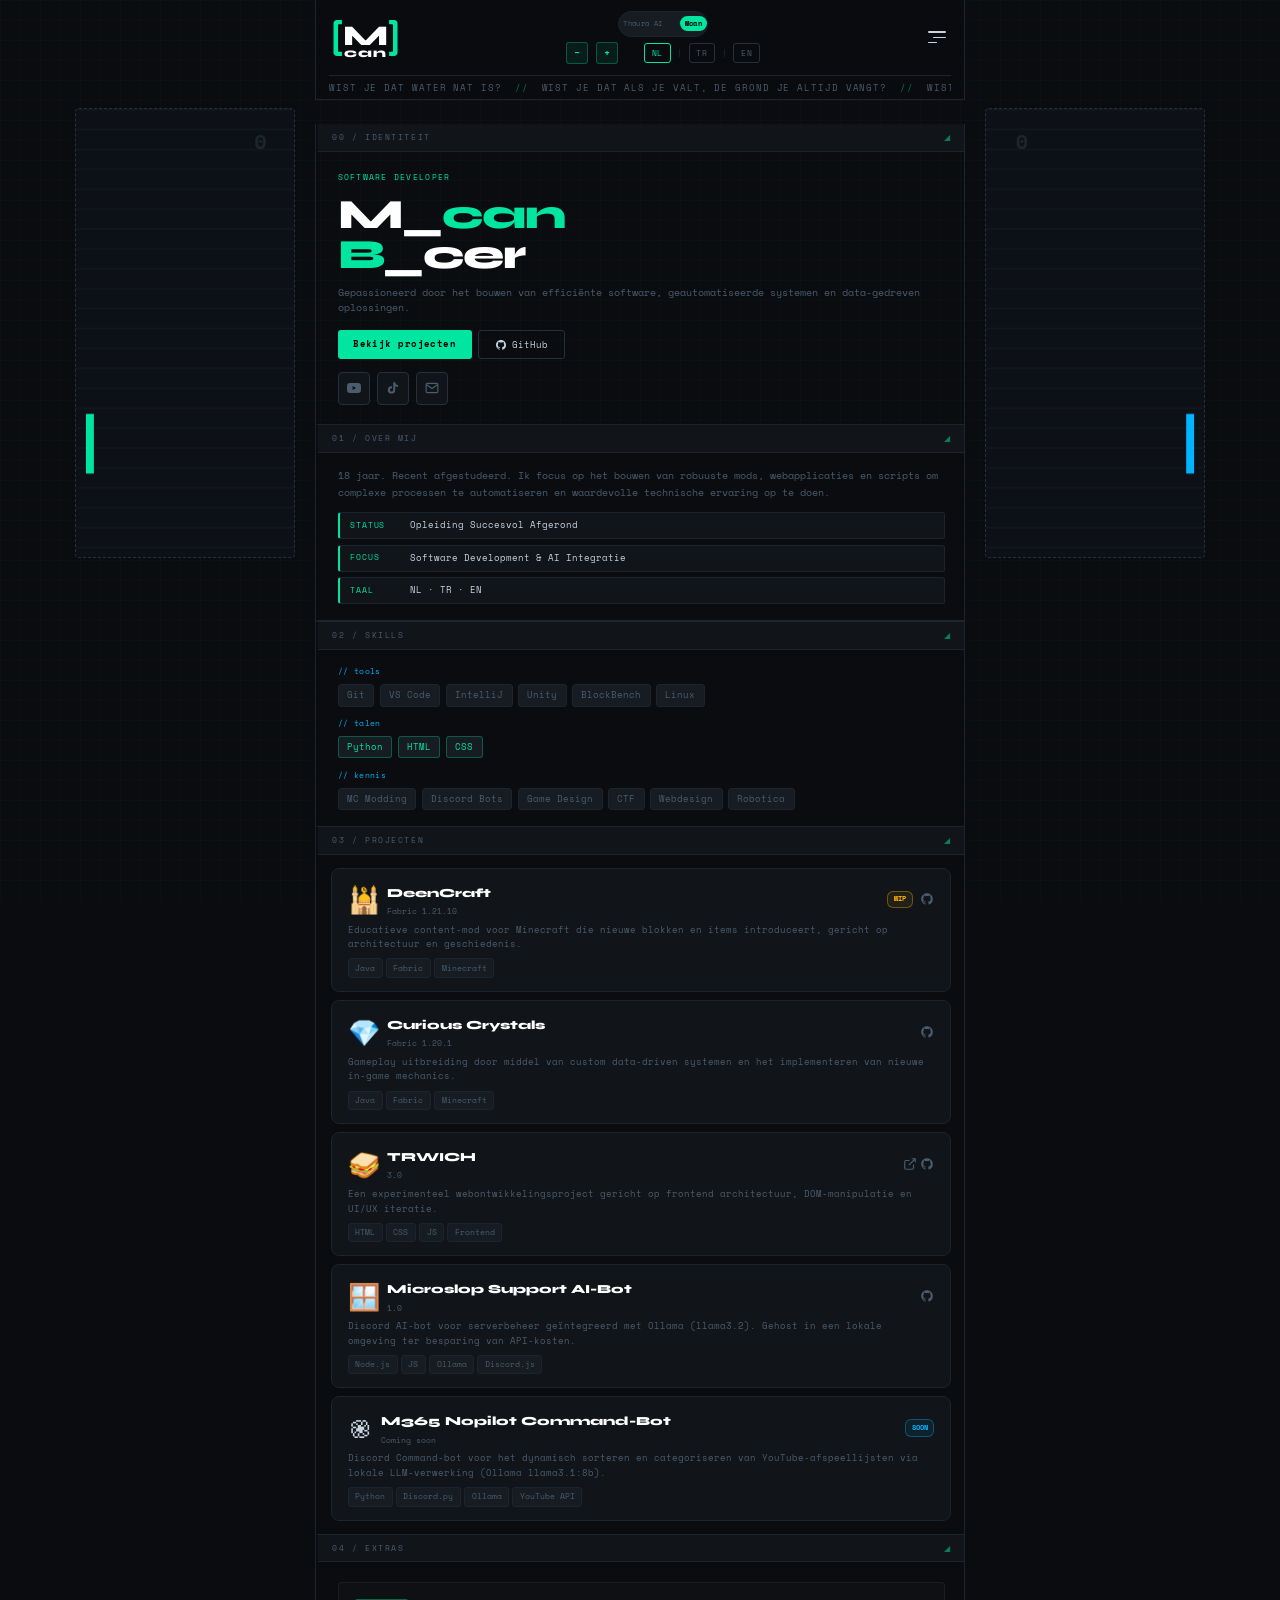
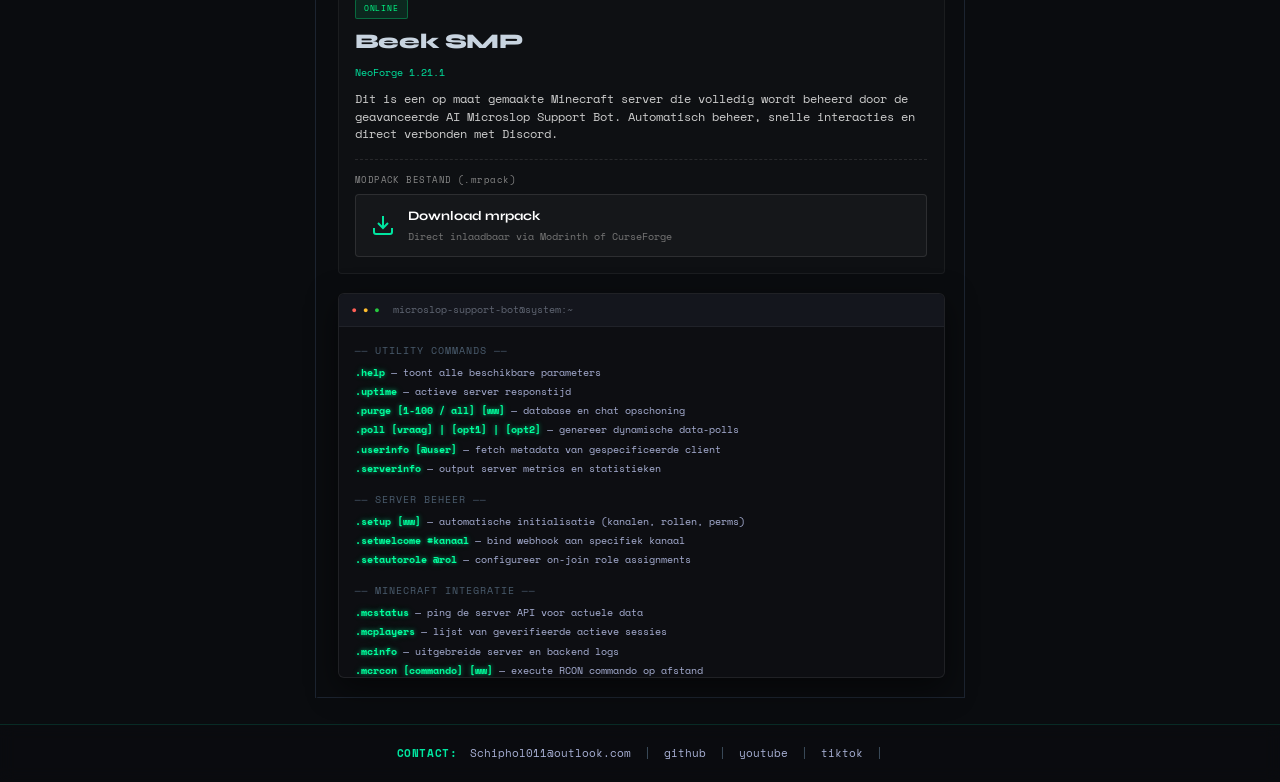
==== index.html @ 60dd6a33 "nr4" ====
<html lang="nl">
<head>
  <meta charset="UTF-8" />
  <meta name="viewport" content="width=device-width, initial-scale=1.0"/>
  <title>[Mcan]</title>
  <link rel="stylesheet" href="style.css" />
  <link href="https://fonts.googleapis.com/css2?family=Space+Mono:ital,wght@0,400;0,700;1,400&family=Syne:wght@400;600;800&display=swap" rel="stylesheet"/>
</head>
<body>

  <div class="dna-bg" aria-hidden="true">
    <canvas id="dna-canvas"></canvas>
  </div>

  <div class="scanlines" aria-hidden="true"></div>

  <nav>
    <div class="nav-top">
      <span class="nav-logo">
        <span class="logo-main">
          <span class="logo-bracket">[</span>
          <span class="logo-block">
            <span class="logo-big">M</span>
            <span class="logo-bottom">can</span>
          </span>
          <span class="logo-bracket">]</span>
        </span>
        <span class="nav-tagline">ANALYSE<span class="accent">.</span> CREATE<span class="accent">.</span> PLAY<span class="accent">.</span></span>
      </span>

      <div class="nav-center-controls">
        <div class="nav-controls-row">
          <div class="version-switcher">
            <a href="index_AI.html" class="v-btn" title="Volledig RAW AI, geen aanpassingen">Thaura AI</a>
            <a href="index.html" class="v-btn active" title="AI Tweaked (huidige versie)">Mcan</a>
          </div>
        </div>

        <div class="nav-controls-row">
          <div class="zoom-controls">
            <button id="zoom-out" class="zoom-btn" aria-label="Tekst verkleinen">−</button>
            <button id="zoom-in" class="zoom-btn" aria-label="Tekst vergroten">+</button>
          </div>

          <div class="lang-switcher">
            <button class="lang-btn active" data-lang="nl">NL</button>
            <span class="lang-sep">|</span>
            <button class="lang-btn" data-lang="tr">TR</button>
            <span class="lang-sep">|</span>
            <button class="lang-btn" data-lang="en">EN</button>
          </div>
        </div>
      </div>

      <button class="hamburger" aria-label="Menu openen" aria-expanded="false">
        <div class="ham-inner">
          <span class="ham-line ham-line--top"></span>
          <span class="ham-line ham-line--mid"></span>
          <span class="ham-line ham-line--bot"></span>
        </div>
      </button>
    </div>
    
    <div class="nav-marquee">
      <div class="marquee-track">
        <span>Wist je dat water nat is?</span><span class="accent">//</span>
        <span>Wist je dat als je valt, de grond je altijd vangt?</span><span class="accent">//</span>
        <span>Wist je dat je met je benen kunt lopen als je ze beweegt?</span><span class="accent">//</span>
        <span>Wist je dat als je hard rent, je sneller bent dan wanneer je langzaam loopt?</span><span class="accent">//</span>
        <span>Wist je dat een steen zwaar is, tenzij hij klein is?</span><span class="accent">//</span>
        <span>Wist je dat als je stopt met ademen, je dood gaat?</span><span class="accent">//</span>
        <span>Wist je dat als je een trap op loopt, je hoger komt dan toen je begon?</span><span class="accent">//</span>
        <span>Wist je dat water dat je niet drinkt, gewoon nat blijft?</span><span class="accent">//</span>
        <span>Wist je dat als je praat, er geluid uit je mond komt?</span><span class="accent">//</span>
        <span>Wist je dat een gat in de grond eigenlijk een afwezigheid van grond is?</span><span class="accent">//</span>
        <span>Wist je dat 6 bang is voor 7?</span><span class="accent">//</span>
        <span>Wist je dat, dat je wist?</span><span class="accent">//</span>
        <span>Wist je dat water nat is?</span><span class="accent">//</span>
        <span>Wist je dat als je valt, de grond je altijd vangt?</span><span class="accent">//</span>
        <span>Wist je dat je met je benen kunt lopen als je ze beweegt?</span><span class="accent">//</span>
        <span>Wist je dat als je hard rent, je sneller bent dan wanneer je langzaam loopt?</span><span class="accent">//</span>
        <span>Wist je dat een steen zwaar is, tenzij hij klein is?</span><span class="accent">//</span>
        <span>Wist je dat als je stopt met ademen, je dood gaat?</span><span class="accent">//</span>
        <span>Wist je dat als je een trap op loopt, je hoger komt dan toen je begon?</span><span class="accent">//</span>
        <span>Wist je dat water dat je niet drinkt, gewoon nat blijft?</span><span class="accent">//</span>
        <span>Wist je dat als je praat, er geluid uit je mond komt?</span><span class="accent">//</span>
        <span>Wist je dat een gat in de grond eigenlijk een afwezigheid van grond is?</span><span class="accent">//</span>
        <span>Wist je dat 6 bang is voor 7?</span><span class="accent">//</span>
        <span>Wist je dat, dat je wist?</span><span class="accent">//</span>
      </div>
    </div>
  </nav>
<nav class="mobile-nav" aria-hidden="true">
  <div class="mobile-nav__backdrop"></div>
  <div class="mobile-nav__panel">
    <ul>
      <li><a href="#over"      data-idx="01">over</a></li>
      <li><a href="#skills"    data-idx="02">skills</a></li>
      <li><a href="#projecten" data-idx="03">projecten</a></li>
      <li><a href="#extras"    data-idx="04">extras</a></li>
      <li><a href="#contact"   data-idx="05">contact</a></li>
    </ul>
  </div>
</nav>

  <main class="dashboard">

    <section class="panel panel-hero" id="hero">
      <div class="panel-header">
        <span class="panel-label">00 / identiteit</span>
        <span class="panel-corner">◢</span>
      </div>
      <div class="hero-inner">
        <p class="hero-sup">SOFTWARE DEVELOPER</p>
<h1>
  <span class="glitch" style="color: #ffffff;" data-text="M_">M_</span><span class="glitch" style="color: var(--accent);" data-text="can">can</span>
  
  <br/>
  
  <span class="glitch" style="color: var(--accent);" data-text="B">B</span><span class="glitch" style="color: #ffffff;" data-text="_cer">_cer</span>
</h1>
        <p class="hero-sub">Gepassioneerd door het bouwen van efficiënte software, geautomatiseerde systemen en data-gedreven oplossingen.</p>
        <div class="hero-buttons">
          <a href="#projecten" class="btn-primary" id="projBtn">Bekijk projecten</a>
          <a href="https://github.com/KaasRijkeTurk" target="_blank" class="btn-ghost">
            <svg viewBox="0 0 24 24" fill="currentColor"><path d="M12 2C6.477 2 2 6.484 2 12.017c0 4.425 2.865 8.18 6.839 9.504.5.092.682-.217.682-.483 0-.237-.008-.868-.013-1.703-2.782.605-3.369-1.343-3.369-1.343-.454-1.158-1.11-1.466-1.11-1.466-.908-.62.069-.608.069-.608 1.003.07 1.531 1.032 1.531 1.032.892 1.53 2.341 1.088 2.91.832.092-.647.35-1.088.636-1.338-2.22-.253-4.555-1.113-4.555-4.951 0-1.093.39-1.988 1.029-2.688-.103-.253-.446-1.272.098-2.65 0 0 .84-.27 2.75 1.026A9.564 9.564 0 0112 6.844c.85.004 1.705.115 2.504.337 1.909-1.296 2.747-1.027 2.747-1.027.546 1.379.202 2.398.1 2.651.64.7 1.028 1.595 1.028 2.688 0 3.848-2.339 4.695-4.566 4.943.359.309.678.92.678 1.855 0 1.338-.012 2.419-.012 2.747 0 .268.18.58.688.482A10.019 10.019 0 0022 12.017C22 6.484 17.522 2 12 2z"/></svg>
            GitHub
          </a>
        </div>
        <div class="hero-socials">
          <a href="https://www.youtube.com/@DawahSimplified" target="_blank" title="YouTube">
            <svg viewBox="0 0 24 24" fill="currentColor"><path d="M23.498 6.186a3.016 3.016 0 00-2.122-2.136C19.505 3.545 12 3.545 12 3.545s-7.505 0-9.377.505A3.017 3.017 0 00.502 6.186C0 8.07 0 12 0 12s0 3.93.502 5.814a3.016 3.016 0 002.122 2.136c1.871.505 9.376.505 9.376.505s7.505 0 9.377-.505a3.015 3.015 0 002.122-2.136C24 15.93 24 12 24 12s0-3.93-.502-5.814zM9.545 15.568V8.432L15.818 12l-6.273 3.568z"/></svg>
          </a>
          <a href="https://www.tiktok.com/@kaasrijketurk" target="_blank" title="TikTok">
            <svg viewBox="0 0 24 24" fill="currentColor"><path d="M19.59 6.69a4.83 4.83 0 01-3.77-4.25V2h-3.45v13.67a2.89 2.89 0 01-2.88 2.5 2.89 2.89 0 01-2.89-2.89 2.89 2.89 0 012.89-2.89c.28 0 .54.04.79.1V9.01a6.33 6.33 0 00-.79-.05 6.34 6.34 0 00-6.34 6.34 6.34 6.34 0 006.34 6.34 6.34 6.34 0 006.33-6.34V8.69a8.18 8.18 0 004.78 1.52V6.75a4.85 4.85 0 01-1.01-.06z"/></svg>
          </a>
          <a href="mailto:Schiphol011@outlook.com" title="Email">
            <svg viewBox="0 0 24 24" fill="none" stroke="currentColor" stroke-width="2"><path d="M4 4h16c1.1 0 2 .9 2 2v12c0 1.1-.9 2-2 2H4c-1.1 0-2-.9-2-2V6c0-1.1.9-2 2-2z"/><polyline points="22,6 12,13 2,6"/></svg>
          </a>
        </div>
      </div>
    </section>

    <div class="panel-col-mid">

      <section class="panel panel-over" id="over">
        <div class="panel-header">
          <span class="panel-label">01 / over mij</span>
          <span class="panel-corner">◢</span>
        </div>
        <div class="over-inner">
          <p class="over-bio">18 jaar. Recent afgestudeerd. Ik focus op het bouwen van robuuste mods, webapplicaties en scripts om complexe processen te automatiseren en <span class="accent">waardevolle technische ervaring</span> op te doen.</p>
          <div class="over-stats">
            <div class="stat-chip"><span class="chip-key">STATUS</span><span class="chip-val">Opleiding Succesvol Afgerond</span></div>
            <div class="stat-chip"><span class="chip-key">FOCUS</span><span class="chip-val">Software Development & AI Integratie</span></div>
            <div class="stat-chip"><span class="chip-key">TAAL</span><span class="chip-val">NL · TR · EN</span></div>
          </div>
        </div>
      </section>

      <section class="panel panel-skills" id="skills">
        <div class="panel-header">
          <span class="panel-label">02 / skills</span>
          <span class="panel-corner">◢</span>
        </div>
        <div class="skills-inner">
          <div class="skill-row">
            <span class="skill-cat">// tools</span>
            <div class="tags">
              <span class="tag">Git</span><span class="tag">VS Code</span><span class="tag">IntelliJ</span><span class="tag">Unity</span><span class="tag">BlockBench</span><span class="tag">Linux</span>
            </div>
          </div>
          <div class="skill-row">
            <span class="skill-cat">// talen</span>
            <div class="tags">
              <span class="tag accent-tag">Python</span><span class="tag accent-tag">HTML</span><span class="tag accent-tag">CSS</span>
            </div>
          </div>
          <div class="skill-row">
            <span class="skill-cat">// kennis</span>
            <div class="tags">
              <span class="tag">MC Modding</span><span class="tag">Discord Bots</span><span class="tag">Game Design</span><span class="tag">CTF</span><span class="tag">Webdesign</span><span class="tag">Robotica</span>
            </div>
          </div>
        </div>
      </section>

    </div>

    <section class="panel panel-projects" id="projecten">
      <div class="panel-header">
        <span class="panel-label">03 / projecten</span>
        <span class="panel-corner">◢</span>
      </div>
      <div class="proj-list">

        <article class="proj-card">
          <div class="proj-top">
            <span class="proj-icon">🕌</span>
            <div class="proj-meta">
              <h3>DeenCraft</h3>
              <span class="proj-version">Fabric 1.21.10</span>
            </div>
            <span class="wip-badge">WIP</span>
            <a href="https://github.com/KaasRijkeTurk/DeenCraft" target="_blank" class="proj-link" title="GitHub">
              <svg viewBox="0 0 24 24" fill="currentColor"><path d="M12 2C6.477 2 2 6.484 2 12.017c0 4.425 2.865 8.18 6.839 9.504.5.092.682-.217.682-.483 0-.237-.008-.868-.013-1.703-2.782.605-3.369-1.343-3.369-1.343-.454-1.158-1.11-1.466-1.11-1.466-.908-.62.069-.608.069-.608 1.003.07 1.531 1.032 1.531 1.032.892 1.53 2.341 1.088 2.91.832.092-.647.35-1.088.636-1.338-2.22-.253-4.555-1.113-4.555-4.951 0-1.093.39-1.988 1.029-2.688-.103-.253-.446-1.272.098-2.65 0 0 .84-.27 2.75 1.026A9.564 9.564 0 0112 6.844c.85.004 1.705.115 2.504.337 1.909-1.296 2.747-1.027 2.747-1.027.546 1.379.202 2.398.1 2.651.64.7 1.028 1.595 1.028 2.688 0 3.848-2.339 4.695-4.566 4.943.359.309.678.92.678 1.855 0 1.338-.012 2.419-.012 2.747 0 .268.18.58.688.482A10.019 10.019 0 0022 12.017C22 6.484 17.522 2 12 2z"/></svg>
            </a>
          </div>
          <p>Educatieve content-mod voor Minecraft die nieuwe blokken en items introduceert, gericht op architectuur en geschiedenis.</p>
          <div class="proj-tags"><span class="tag sm">Java</span><span class="tag sm">Fabric</span><span class="tag sm">Minecraft</span></div>
        </article>

        <article class="proj-card">
          <div class="proj-top">
            <span class="proj-icon">💎</span>
            <div class="proj-meta">
              <h3>Curious Crystals</h3>
              <span class="proj-version">Fabric 1.20.1</span>
            </div>
            <a href="https://github.com/KaasRijkeTurk/Curious-Crystals" target="_blank" class="proj-link" title="GitHub">
              <svg viewBox="0 0 24 24" fill="currentColor"><path d="M12 2C6.477 2 2 6.484 2 12.017c0 4.425 2.865 8.18 6.839 9.504.5.092.682-.217.682-.483 0-.237-.008-.868-.013-1.703-2.782.605-3.369-1.343-3.369-1.343-.454-1.158-1.11-1.466-1.11-1.466-.908-.62.069-.608.069-.608 1.003.07 1.531 1.032 1.531 1.032.892 1.53 2.341 1.088 2.91.832.092-.647.35-1.088.636-1.338-2.22-.253-4.555-1.113-4.555-4.951 0-1.093.39-1.988 1.029-2.688-.103-.253-.446-1.272.098-2.65 0 0 .84-.27 2.75 1.026A9.564 9.564 0 0112 6.844c.85.004 1.705.115 2.504.337 1.909-1.296 2.747-1.027 2.747-1.027.546 1.379.202 2.398.1 2.651.64.7 1.028 1.595 1.028 2.688 0 3.848-2.339 4.695-4.566 4.943.359.309.678.92.678 1.855 0 1.338-.012 2.419-.012 2.747 0 .268.18.58.688.482A10.019 10.019 0 0022 12.017C22 6.484 17.522 2 12 2z"/></svg>
            </a>
          </div>
          <p>Gameplay uitbreiding door middel van custom data-driven systemen en het implementeren van nieuwe in-game mechanics.</p>
          <div class="proj-tags"><span class="tag sm">Java</span><span class="tag sm">Fabric</span><span class="tag sm">Minecraft</span></div>
        </article>

        <article class="proj-card">
          <div class="proj-top">
            <span class="proj-icon">🥪</span>
            <div class="proj-meta">
              <h3>TRWICH</h3>
              <span class="proj-version">3.0</span>
            </div>
            <div style="display:flex;gap:0.3rem;">
              <a href="https://kaasrijketurk.github.io/Sandwich/" target="_blank" class="proj-link" title="Live">
                <svg viewBox="0 0 24 24" fill="none" stroke="currentColor" stroke-width="2"><path d="M18 13v6a2 2 0 01-2 2H5a2 2 0 01-2-2V8a2 2 0 012-2h6M15 3h6v6M10 14L21 3"/></svg>
              </a>
              <a href="https://github.com/kaasrijketurk/Sandwich" target="_blank" class="proj-link" title="GitHub">
                <svg viewBox="0 0 24 24" fill="currentColor"><path d="M12 2C6.477 2 2 6.484 2 12.017c0 4.425 2.865 8.18 6.839 9.504.5.092.682-.217.682-.483 0-.237-.008-.868-.013-1.703-2.782.605-3.369-1.343-3.369-1.343-.454-1.158-1.11-1.466-1.11-1.466-.908-.62.069-.608.069-.608 1.003.07 1.531 1.032 1.531 1.032.892 1.53 2.341 1.088 2.91.832.092-.647.35-1.088.636-1.338-2.22-.253-4.555-1.113-4.555-4.951 0-1.093.39-1.988 1.029-2.688-.103-.253-.446-1.272.098-2.65 0 0 .84-.27 2.75 1.026A9.564 9.564 0 0112 6.844c.85.004 1.705.115 2.504.337 1.909-1.296 2.747-1.027 2.747-1.027.546 1.379.202 2.398.1 2.651.64.7 1.028 1.595 1.028 2.688 0 3.848-2.339 4.695-4.566 4.943.359.309.678.92.678 1.855 0 1.338-.012 2.419-.012 2.747 0 .268.18.58.688.482A10.019 10.019 0 0022 12.017C22 6.484 17.522 2 12 2z"/></svg>
              </a>
            </div>
          </div>
          <p>Een experimenteel webontwikkelingsproject gericht op frontend architectuur, DOM-manipulatie en UI/UX iteratie.</p>
          <div class="proj-tags"><span class="tag sm">HTML</span><span class="tag sm">CSS</span><span class="tag sm">JS</span><span class="tag sm">Frontend</span></div>
        </article>

          <article class="proj-card">
          <div class="proj-top">
            <span class="proj-icon">🪟</span>
            <div class="proj-meta">
              <h3>Microslop Support AI-Bot</h3>
              <span class="proj-version">1.0</span>
            </div>
            <div style="display:flex;gap:0.3rem;">
            
              <a href="https://github.com/KaasRijkeTurk/Microslop-Support" target="_blank" class="proj-link" title="GitHub">
                <svg viewBox="0 0 24 24" fill="currentColor"><path d="M12 2C6.477 2 2 6.484 2 12.017c0 4.425 2.865 8.18 6.839 9.504.5.092.682-.217.682-.483 0-.237-.008-.868-.013-1.703-2.782.605-3.369-1.343-3.369-1.343-.454-1.158-1.11-1.466-1.11-1.466-.908-.62.069-.608.069-.608 1.003.07 1.531 1.032 1.531 1.032.892 1.53 2.341 1.088 2.91.832.092-.647.35-1.088.636-1.338-2.22-.253-4.555-1.113-4.555-4.951 0-1.093.39-1.988 1.029-2.688-.103-.253-.446-1.272.098-2.65 0 0 .84-.27 2.75 1.026A9.564 9.564 0 0112 6.844c.85.004 1.705.115 2.504.337 1.909-1.296 2.747-1.027 2.747-1.027.546 1.379.202 2.398.1 2.651.64.7 1.028 1.595 1.028 2.688 0 3.848-2.339 4.695-4.566 4.943.359.309.678.92.678 1.855 0 1.338-.012 2.419-.012 2.747 0 .268.18.58.688.482A10.019 10.019 0 0022 12.017C22 6.484 17.522 2 12 2z"/></svg>
              </a>
            </div>
          </div>
          <p>Discord AI-bot voor serverbeheer geïntegreerd met Ollama (llama3.2). Gehost in een lokale omgeving ter besparing van API-kosten.</p>
          <div class="proj-tags"><span class="tag sm">Node.js</span><span class="tag sm">JS</span><span class="tag sm">Ollama</span><span class="tag sm">Discord.js</span></div>
        </article>
        
<article class="proj-card">
  <div class="proj-top">
    <span class="proj-icon">֎</span>
    <div class="proj-meta">
      <h3>M365 Nopilot Command-Bot</h3>
      <span class="proj-version">Coming soon</span>
    </div>
    <span class="wip-badge soon">SOON</span>
  </div>
  <p>Discord Command-bot voor het dynamisch sorteren en categoriseren van YouTube-afspeellijsten via lokale LLM-verwerking (Ollama llama3.1:8b).</p>
  <div class="proj-tags">
    <span class="tag sm">Python</span>
    <span class="tag sm">Discord.py</span>
    <span class="tag sm">Ollama</span>
    <span class="tag sm">YouTube API</span>
  </div>
</article>

      </div>
    </section>

    <section class="panel panel-extras" id="extras">
      <div class="panel-header">
        <span class="panel-label">04 / extras</span>
        <span class="panel-corner">◢</span>
      </div>
      <div class="extras-inner">
        
        <div class="server-info-box">
          <div class="server-title-row">
            <span class="server-status-pill">ONLINE</span>
            <h2>Beek SMP</h2>
            <span class="server-badge">NeoForge 1.21.1</span>
          </div>
          <p class="server-description">
            Dit is een op maat gemaakte Minecraft server die volledig wordt beheerd door de geavanceerde AI Microslop Support Bot. Automatisch beheer, snelle interacties en direct verbonden met Discord.
          </p>
          
          <div class="download-container">
            <div class="download-label">MODPACK BESTAND (.mrpack)</div>
            <a href="Beek SMP.mrpack" download class="btn-download">
              <svg class="download-icon" viewBox="0 0 24 24" fill="none" stroke="currentColor" stroke-width="2">
                <path d="M21 15v4a2 2 0 01-2 2H5a2 2 0 01-2-2v-4M7 10l5 5 5-5M12 15V3"/>
              </svg>
              <div class="btn-text">
                <span class="btn-title">Download mrpack</span>
                <span class="btn-subtext">Direct inlaadbaar via Modrinth of CurseForge</span>
              </div>
            </a>
          </div>
        </div>

        <div class="terminal-window">
          <div class="terminal-header">
            <div class="terminal-dots">
              <span class="dot text-red">●</span>
              <span class="dot text-yellow">●</span>
              <span class="dot text-green">●</span>
            </div>
            <span class="terminal-title">microslop-support-bot@system:~</span>
          </div>
          <div class="terminal-body font-mono">
            
            <div class="cmd-section">
              <div class="cmd-header">── utility commands ──</div>
              <div class="cmd-line"><span class="cmd">.help</span> — toont alle beschikbare parameters</div>
              <div class="cmd-line"><span class="cmd">.uptime</span> — actieve server responstijd</div>
              <div class="cmd-line"><span class="cmd">.purge [1-100 / all] [ww]</span> — database en chat opschoning</div>
              <div class="cmd-line"><span class="cmd">.poll [vraag] | [opt1] | [opt2]</span> — genereer dynamische data-polls</div>
              <div class="cmd-line"><span class="cmd">.userinfo [@user]</span> — fetch metadata van gespecificeerde client</div>
              <div class="cmd-line"><span class="cmd">.serverinfo</span> — output server metrics en statistieken</div>
            </div>

            <div class="cmd-section">
              <div class="cmd-header">── server beheer ──</div>
              <div class="cmd-line"><span class="cmd">.setup [ww]</span> — automatische initialisatie (kanalen, rollen, perms)</div>
              <div class="cmd-line"><span class="cmd">.setwelcome #kanaal</span> — bind webhook aan specifiek kanaal</div>
              <div class="cmd-line"><span class="cmd">.setautorole @rol</span> — configureer on-join role assignments</div>
            </div>

            <div class="cmd-section">
              <div class="cmd-header">── minecraft integratie ──</div>
              <div class="cmd-line"><span class="cmd">.mcstatus</span> — ping de server API voor actuele data</div>
              <div class="cmd-line"><span class="cmd">.mcplayers</span> — lijst van geverifieerde actieve sessies</div>
              <div class="cmd-line"><span class="cmd">.mcinfo</span> — uitgebreide server en backend logs</div>
              <div class="cmd-line"><span class="cmd">.mcrcon [commando] [ww]</span> — execute RCON commando op afstand</div>
            </div>

          </div>
        </div>

      </div>
    </section>

  </main>

  <footer class="contact-bar" id="contact">
    <span class="contact-label">contact<span class="accent">:</span></span>
    <a href="mailto:tothinkornottothink@hotmail.com">Schiphol011@outlook.com</a>
    <span class="bar-sep">|</span>
    <a href="https://github.com/KaasRijkeTurk" target="_blank">github</a>
    <span class="bar-sep">|</span>
    <a href="https://www.youtube.com/@DawahSimplified" target="_blank">youtube</a>
    <span class="bar-sep">|</span>
    <a href="https://www.tiktok.com/@kaasrijketurk" target="_blank">tiktok</a>
    <span class="bar-sep">|</span>
  </footer>
<div class="side-game left-game">
  <canvas id="pong-left"></canvas>
</div>
<div class="side-game right-game">
  <canvas id="pong-right"></canvas>
</div>
  <script src="script.js"></script>
</body>
</html>
---- style.css ----
/* ============================================
   CSS VARIABLES & RESET
   ============================================ */
:root {
  --bg: #0a0c0f;
  --bg2: #0d1016;
  --surface: #111519;
  --surface2: #161c22;
  --border: #1c2430;
  --border2: #243040;
  --text: #c8d4e0;
  --text-muted: #4a5c6e;
  --accent: #00e5a0;
  --accent2: #00b4ff;
  --warn: #ffb400;
  --font-mono: 'Space Mono', monospace;
  --font-display: 'Syne', sans-serif;
  --nav-h: 100px;
}

*, *::before, *::after { 
  box-sizing: border-box; 
  margin: 0; 
  padding: 0; 
}

html, body {
  min-height: 100%;
  overflow-y: auto;
  background: var(--bg);
  color: var(--text);
  font-family: var(--font-mono);
  font-size: 13px;
  line-height: 1.6;
}

a { color: inherit; text-decoration: none; }
ul { list-style: none; }

/* ============================================
   DNA BACKGROUND & OVERLAYS
   ============================================ */
/* 1. Het DNA-canvas staat vast op de achtergrond */
.dna-bg {
  position: fixed;
  top: 0;
  left: 0;
  width: 100%;
  height: 100%;
  z-index: -2;
}
#dna-canvas { width: 100%; height: 100%; }

.scanlines {
  position: fixed;
  inset: 0;
  z-index: 1;
  pointer-events: none;
  background-image: 
    linear-gradient(rgba(0, 229, 160, 0.03) 1px, transparent 1px),
    linear-gradient(90deg, rgba(0, 229, 160, 0.03) 1px, transparent 1px);
  background-size: 20px 20px;
}

/* ============================================
   NAVBAR (OOGVRIENDELIJK GECENTREERD)
   ============================================ */
nav {
  position: fixed;
  width: 100%;
  max-width: min(650px, calc(100vw - 2rem));
  left: 50%;
  transform: translateX(-50%);
  top: 0;
  height: auto;
  min-height: var(--nav-h);
  z-index: 160;
  background: rgba(10, 12, 15, 0.96);
  backdrop-filter: blur(12px);
  display: flex;
  flex-direction: column;
  justify-content: space-between;
  padding: 0 1rem;
  border-bottom: 1px solid var(--border);
  border-left: 1px solid var(--border);
  border-right: 1px solid var(--border);
}

.dashboard {
  position: relative;
  margin: calc(var(--nav-h) + 24px) auto 2rem auto;
  width: 100%;
  max-width: min(650px, calc(100vw - 2rem));
  z-index: 10;
  display: flex;
  flex-direction: column;
  gap: 0;
  background: transparent;
  border-left: 1px solid var(--border);
  border-right: 1px solid var(--border);
}

.panel-col-mid {
  display: flex;
  flex-direction: column;
  gap: 1px;
  background: var(--border);
}


.nav-top {
  flex: 1;
  display: flex;
  align-items: center;
  justify-content: space-between;
  padding: 0;
  flex-wrap: nowrap;
  min-width: 0;
  gap: 0.5rem;
}

.nav-center-controls {
  flex: 1;
  display: flex;
  flex-direction: column;
  align-items: center;
  justify-content: center;
  gap: 0.4rem;
  min-width: 0;
}

/* Hamburger rechts, onafhankelijk */
.nav-top > .hamburger {
  flex-shrink: 0;
}

/* ============================================
   NAV CONTROLS (RIGHT SIDE)
   ============================================ */
.nav-controls {
  display: flex;
  align-items: center;
  gap: 0.6rem;
  flex-shrink: 0;
}

.nav-controls-row {
  display: flex;
  align-items: center;
  gap: 2rem;
}

/* ============================================
   VERSION SWITCHER (COMPACT)
   ============================================ */
.version-switcher {
  display: flex;
  align-items: center;
  gap: 1rem;
  background: var(--surface2);
  border: 1px solid var(--border);
  border-radius: 190px;
  height: 2rem;
  padding: -1px 0.3rem;
}

.version-switcher .v-btn {
  padding: 0.15rem 0.35rem;
  color: var(--text-muted);
  background: transparent;
  border: none;
  transition: all 0.2s ease;
  text-decoration: none;
  font-size: 0.55rem;
  font-family: var(--font-mono);
  letter-spacing: 0.05em;
  border-radius: 190px;
  white-space: nowrap;
}

.version-switcher .v-btn:hover {
  color: var(--accent2);
  background: rgba(0, 180, 255, 0.08);
}

.version-switcher .v-btn.active {
  color: #000;
  background: var(--accent);
  font-weight: bold;
}

/* ============================================
   NAV LOGO
   ============================================ */

.nav-logo {
  display: flex;
  flex-direction: column;
  align-items: flex-start;
  line-height: 1;
  flex-shrink: 0;
  min-width: 0;
}

.logo-main { display: flex; align-items: center; flex-shrink: 0; }

.logo-bracket {
  font-size: 2.8rem;
  font-weight: 900;
  color: var(--accent);
  font-family: var(--font-mono);
  line-height: 1;
  margin: 0 -0.3rem;
}

.logo-block {
  display: flex;
  flex-direction: column;
  align-items: center;
  gap: 0;
  flex-shrink: 0;
}

.logo-big {
  font-size: 2.2rem;
  font-weight: 900;
  color: #fff;
  font-family: var(--font-display);
  line-height: 1;
  margin-top: 7px;
}

.logo-bottom {
  font-size: 1rem;
  font-weight: 900;
  color: #fff;
  font-family: var(--font-display);
  line-height: 1;
  letter-spacing: 0.05em;
  margin-top: -4px;
}

.nav-tagline,
.nav-status,
nav ul {
  display: none;
}

/* ============================================
   MARQUEE
   ============================================ */
.nav-marquee {
  flex-shrink: 0;
  overflow: hidden;
  line-height: 1.8rem;
  border-top: 1px solid var(--border);
}

.marquee-track {
  display: flex;
  align-items: center;
  gap: 1rem;
  white-space: nowrap;
  animation: marquee 8s linear infinite;
  will-change: transform;
  padding: 0;
  overflow: visible;
}

.marquee-track span {
  font-size: 0.7rem;
  letter-spacing: 0.1em;
  color: var(--text-muted);
  font-family: var(--font-mono);
  text-transform: uppercase;
  flex-shrink: 0;
}

.marquee-track .accent {
  color: var(--accent);
  opacity: 0.5;
}

@keyframes marquee {
  from { transform: translateX(0); }
  to   { transform: translateX(var(--marquee-end)); }
}

/* ============================================
   LANG SWITCHER
   ============================================ */
.lang-switcher {
  display: flex;
  align-items: center;
  gap: 0.5rem;
  position: relative;
  z-index: 300;
  flex-shrink: 0;
}

.lang-btn {
  background: transparent;
  border: 1px solid var(--border2);
  color: var(--text-muted);
  font-family: var(--font-mono);
  font-size: 0.6rem;
  letter-spacing: 0.1em;
  padding: 0.25rem 0.5rem;
  border-radius: 3px;
  cursor: pointer;
  transition: border-color 0.2s, color 0.2s;
}

.lang-btn:hover,
.lang-btn.active {
  border-color: var(--accent);
  color: var(--accent);
}

.lang-sep { font-size: 0.6rem; color: var(--border2); }

/* ============================================
   PANELS BASE CONFIG
   ============================================ */
.panel {
  background: var(--bg);
  display: flex;
  flex-direction: column;
  position: relative;
  min-height: auto;
  border-bottom: 1px solid var(--border);
  border-left: 2px solid transparent;
  transition: border-color 0.3s ease;
  z-index: 1;
}

.panel:hover {
  border-left: 2px solid var(--accent);
}

.panel-header {
  display: flex;
  align-items: center;
  justify-content: space-between;
  padding: 0.55rem 1.1rem;
  background: var(--surface);
  border-bottom: 1px solid var(--border);
  flex-shrink: 0;
}

.panel-label {
  font-size: 0.6rem;
  letter-spacing: 0.2em;
  color: var(--text-muted);
  text-transform: uppercase;
  font-family: var(--font-mono);
}

.panel-corner {
  font-size: 0.6rem;
  color: var(--accent);
  opacity: 0.5;
}

/* ============================================
   HERO PANEL
   ============================================ */
.panel-hero {
  background: var(--bg);
  box-shadow: none;
}

.panel-hero .hero-inner {
  padding: 1.5rem;
  display: flex;
  flex-direction: column;
  gap: 0.8rem;
  flex: 1;
  overflow: hidden;
  background: var(--bg);
}

/* ============================================
   THE OPEN WINDOW: DNA ALLEEN BIJ REVEAL VISIBLE
   ============================================ */
.panel-hero:has(.hero-inner.reveal.visible) {
  background: transparent;
}

.panel-hero .hero-inner.reveal.visible {
  background: transparent;
}

.hero-sup {
  font-size: 0.65rem;
  letter-spacing: 0.15em;
  color: var(--accent);
  text-transform: uppercase;
}

.hero-inner h1 {
  font-family: var(--font-display);
  font-weight: 800;
  font-size: clamp(2rem, 5vw, 3.2rem); 
  line-height: 0.95;
  letter-spacing: -0.03em;
  color: #ffffff;
}

.hero-sub { font-size: 0.75rem; color: var(--text-muted); line-height: 1.6; }

.hero-buttons { display: flex; gap: 0.5rem; flex-wrap: wrap; margin-top: 0.3rem; }

.btn-primary {
  display: inline-block;
  padding: 0.5rem 1.2rem;
  background: var(--accent);
  color: #000;
  font-family: var(--font-mono);
  font-size: 0.68rem;
  font-weight: 700;
  letter-spacing: 0.05em;
  border-radius: 3px;
  transition: transform 0.15s, box-shadow 0.15s;
}
.btn-primary:hover {
  transform: translateY(-1px);
  box-shadow: 0 4px 16px rgba(0,229,160,0.35);
}

.btn-ghost {
  display: inline-flex;
  align-items: center;
  gap: 0.4rem;
  padding: 0.5rem 1.2rem;
  border: 1px solid var(--border2);
  color: var(--text);
  font-family: var(--font-mono);
  font-size: 0.68rem;
  border-radius: 3px;
  transition: border-color 0.15s, color 0.15s;
}
.btn-ghost svg { width: 12px; height: 12px; }
.btn-ghost:hover { border-color: var(--accent); color: var(--accent); }

.hero-socials { display: flex; gap: 0.5rem; margin-top: 0.2rem; flex-wrap: wrap; }
.hero-socials a {
  display: flex; align-items: center; justify-content: center;
  width: 2.5rem; 
  height: 2.5rem;
  border: 1px solid var(--border2);
  border-radius: 4px;
  background: var(--surface);
  color: var(--text-muted);
  transition: border-color 0.15s, color 0.15s, background 0.15s;
}
.hero-socials a:hover {
  border-color: var(--accent);
  color: var(--accent);
  background: rgba(0,229,160,0.06);
}
.hero-socials svg { width: 14px; height: 14px; }

/* ============================================
   CLEAN & TIGHT CYBERPUNK GLITCH EFFECT (ONE-SHOT FLITSER)
   ============================================ */
.glitch {
  position: relative;
  display: inline-block;
  letter-spacing: -0.03em;
}

/* De twee verborgen lagen die de pure cyber-flitsen veroorzaken */
.glitch::before, 
.glitch::after {
  content: attr(data-text);
  position: absolute;
  top: 0;
  left: 0;
  width: 100%;
  height: 100%;
  background: transparent;
  opacity: 0;
}

/* Cyaan/Blauwe glitch laag die door de tekst snijdt */
.glitch::before {
  color: var(--accent2); /* #00b4ff */
  text-shadow: -2px 0 rgba(0, 180, 255, 0.5);
}

/* Diepe neon-groene glitch laag voor extra diepte (GEEN ORANJE) */
.glitch::after {
  color: #00ff9d; /* Felle Matrix groen */
  text-shadow: 2px 0 rgba(0, 255, 157, 0.5);
}

/* HOVER TRIGGERS: Door 'infinite' te verwijderen en te vervangen door 
   '1 forward' flitst de glitch nu exact één keer kort en stopt dan!
*/
.glitch:hover {
  animation: glitch-skew-clean 0.2s cubic-bezier(0.25, 0.46, 0.45, 0.94) 1 forwards;
}

.glitch:hover::before {
  opacity: 1;
  animation: glitch-slice-clean-1 0.18s steps(2, end) 1 forwards;
}

.glitch:hover::after {
  opacity: 1;
  animation: glitch-slice-clean-2 0.18s steps(2, end) 1 forwards;
}

/* ============================================
   SHORT-BURST GLITCH ANIMATIONS (STOPS AUTOMATICALLY)
   ============================================ */

/* Korte, snelle horizontale snede die direct naar een reset (0%) springt */
@keyframes glitch-slice-clean-1 {
  0%   { clip-path: inset(40% 0 30% 0); transform: translate(-3px, -1px) skew(2deg); }
  50%  { clip-path: inset(10% 0 85% 0); transform: translate(2px, 1px) skew(-3deg); }
  90%  { clip-path: inset(85% 0 5% 0); transform: translate(-1px, 2px) skew(1deg); }
  100% { clip-path: inset(0 0 0 0); transform: translate(0, 0) skew(0deg); opacity: 0; }
}

@keyframes glitch-slice-clean-2 {
  0%   { clip-path: inset(70% 0 10% 0); transform: translate(3px, 1px) skew(-2deg); }
  50%  { clip-path: inset(5% 0 75% 0); transform: translate(-2px, -1px) skew(3deg); }
  90%  { clip-path: inset(33% 0 40% 0); transform: translate(1px, -2px) skew(-1deg); }
  100% { clip-path: inset(0 0 0 0); transform: translate(0, 0) skew(0deg); opacity: 0; }
}

/* De subtiele trilling van de basistekst die ook direct herstelt */
@keyframes glitch-skew-clean {
  0%   { transform: skew(-2deg) translateX(-1px); }
  50%  { transform: skew(2deg) translateX(1px); }
  100% { transform: skew(0deg) translateX(0); }
}
/* ============================================
   OVER MIJ PANEL
   ============================================ */
.panel-over .over-inner {
  padding: 1.2rem 1.5rem;
  display: flex;
  flex-direction: column;
  gap: 0.8rem;
  overflow: hidden;
}

.over-bio { font-size: 0.75rem; color: var(--text-muted); line-height: 1.7; }
.over-stats { display: flex; flex-direction: column; gap: 0.4rem; }

.stat-chip {
  display: flex;
  align-items: center;
  gap: 0.8rem;
  padding: 0.4rem 0.8rem;
  background: var(--surface);
  border: 1px solid var(--border);
  border-radius: 3px;
  border-left: 2px solid var(--accent);
  transition: border-color 0.15s;
}
.stat-chip:hover { border-color: var(--accent); }

.chip-key {
  font-size: 0.58rem;
  letter-spacing: 0.12em;
  color: var(--accent);
  text-transform: uppercase;
  min-width: 50px;
}
.chip-val { font-size: 0.72rem; color: var(--text); }

/* ============================================
   SKILLS PANEL
   ============================================ */
.panel-skills .skills-inner {
  padding: 1.2rem 1.5rem;
  display: flex;
  flex-direction: column;
  gap: 0.8rem;
  overflow: hidden;
  flex: 1;
}

.skill-row { display: flex; flex-direction: column; gap: 0.4rem; }
.skill-cat { font-size: 0.65rem; color: var(--accent2); letter-spacing: 0.05em; }
.tags { display: flex; flex-wrap: wrap; gap: 0.4rem; }

.tag {
  display: inline-block;
  padding: 0.25rem 0.65rem;
  background: var(--surface2);
  border: 1px solid var(--border);
  border-radius: 3px;
  font-size: 0.68rem;
  color: var(--text-muted);
  transition: border-color 0.15s, color 0.15s;
  cursor: default;
}
.tag:hover, .tag.sm:hover { border-color: var(--accent); color: var(--accent); }
.tag.sm { padding: 0.18rem 0.5rem; font-size: 0.62rem; }
.tag.accent-tag { border-color: rgba(0,229,160,0.3); color: var(--accent); }

/* ============================================
   EXTRAS PANEL (MINECRAFT)
   ============================================ */
.extras-inner {
  padding: 1.5rem;
  display: flex;
  flex-direction: column;
  gap: 1.5rem;
}

.server-info-box {
  background: rgba(255, 255, 255, 0.02);
  border: 1px solid rgba(255, 255, 255, 0.05);
  padding: 1.25rem;
  border-radius: 4px;
  position: relative;
}

.server-title-row {
  display: flex;
  flex-direction: column;
  gap: 0.5rem;
  margin-bottom: 0.75rem;
}

.server-title-row h2 {
  font-family: 'Syne', sans-serif;
  font-size: 1.6rem;
  font-weight: 800;
  margin: 0;
  letter-spacing: -0.02em;
}

.server-status-pill {
  align-self: flex-start;
  font-size: 0.65rem;
  font-family: var(--font-mono, 'Space Mono', monospace);
  background: rgba(0, 255, 136, 0.1);
  color: #00ff88;
  padding: 2px 8px;
  border: 1px solid rgba(0, 255, 136, 0.3);
  border-radius: 2px;
  letter-spacing: 0.1em;
}

.server-badge {
  align-self: flex-start;
  font-family: var(--font-mono, 'Space Mono', monospace);
  font-size: 0.75rem;
  color: var(--accent, #ff0055);
}

.server-description {
  font-size: 0.9rem;
  line-height: 1.5;
  color: #ccc;
  margin-bottom: 1.25rem;
}

.download-container {
  border-top: 1px dashed rgba(255, 255, 255, 0.1);
  padding-top: 1rem;
}

.download-label {
  font-family: var(--font-mono, 'Space Mono', monospace);
  font-size: 0.7rem;
  color: #888;
  margin-bottom: 0.5rem;
  letter-spacing: 0.05em;
}

.btn-download {
  display: flex;
  align-items: center;
  gap: 1rem;
  background: rgba(255, 255, 255, 0.03);
  border: 1px solid rgba(255, 255, 255, 0.1);
  padding: 0.85rem 1.2rem;
  border-radius: 4px;
  text-decoration: none;
  color: #fff;
  transition: all 0.25s cubic-bezier(0.16, 1, 0.3, 1);
  cursor: pointer;
}

.btn-download:hover {
  background: rgba(255, 0, 85, 0.06);
  border-color: var(--accent, #ff0055);
  transform: translateY(-2px);
  box-shadow: 0 5px 15px rgba(255, 0, 85, 0.1);
}

.download-icon {
  width: 24px;
  height: 24px;
  color: var(--accent, #ff0055);
  flex-shrink: 0;
}

.btn-text {
  display: flex;
  flex-direction: column;
}

.btn-title {
  font-family: 'Syne', sans-serif;
  font-weight: 700;
  font-size: 1rem;
}

.btn-subtext {
  font-size: 0.75rem;
  color: #777;
  margin-top: 2px;
}

.terminal-window {
  background: #0d0e12;
  border: 1px solid rgba(255, 255, 255, 0.08);
  border-radius: 6px;
  overflow: hidden;
  box-shadow: 0 10px 30px rgba(0, 0, 0, 0.5);
}

.terminal-header {
  background: #14161d;
  padding: 0.6rem 1rem;
  display: flex;
  align-items: center;
  border-bottom: 1px solid rgba(255, 255, 255, 0.05);
}

.terminal-dots {
  display: flex;
  gap: 6px;
  margin-right: 1rem;
}

.terminal-dots .dot {
  font-size: 9px;
  line-height: 1;
}

.text-red { color: #ff5f56; }
.text-yellow { color: #ffbd2e; }
.text-green { color: #27c93f; }

.terminal-title {
  font-family: var(--font-mono, 'Space Mono', monospace);
  font-size: 0.75rem;
  color: #626875;
}

.terminal-body {
  padding: 1.25rem;
  max-height: 350px;
  overflow-y: auto;
  font-size: 0.82rem;
  line-height: 1.6;
  color: #a9b1d6;
}

.nav-right ul {
  display: flex;
  gap: 1.5rem;
  list-style: none;
  margin: 0;
  padding: 0;
  align-items: center;
}

.nav-right ul li a {
  font-family: 'Space Mono', monospace;
  font-size: 0.9rem; 
  color: #a9b1d6; 
  text-decoration: none;
  text-transform: lowercase;
  transition: color 0.2s ease, text-shadow 0.2s ease;
}

.nav-right ul li a:hover {
  color: #00ff9d; 
  text-shadow: 0 0 8px rgba(0, 255, 157, 0.5);
}

/* ============================================
   HAMBURGER BUTTON (ALTIJD AAN)
   ============================================ */
.hamburger {
  display: flex;
  align-items: center;
  justify-content: center;
  width: 28px;
  height: 28px;
  background: transparent;
  border: none;
  cursor: pointer;
  z-index: 201;
  position: relative;
  flex-shrink: 0;
  padding: 0;
}

.ham-inner {
  position: relative;
  width: 18px;
  height: 12px;
  display: flex;
  flex-direction: column;
  justify-content: space-between;
}

.ham-line {
  display: block;
  height: 1.5px;
  background: #c8d4e0;
  border-radius: 2px;
  transform-origin: center;
  transition: transform 0.4s cubic-bezier(0.23, 1, 0.32, 1), opacity 0.2s ease, width 0.3s cubic-bezier(0.23, 1, 0.32, 1), background 0.2s ease;
}

.ham-line--top { width: 100%; }
.ham-line--mid { width: 70%; align-self: flex-end; }
.ham-line--bot { width: 50%; }

.hamburger:hover .ham-line { background: var(--accent); }
.hamburger:hover .ham-line--mid { width: 100%; }
.hamburger:hover .ham-line--bot { width: 100%; }

.hamburger.open .ham-line--top { transform: translateY(5.25px) rotate(45deg); background: var(--accent); width: 100%; }
.hamburger.open .ham-line--mid { opacity: 0; width: 0; }
.hamburger.open .ham-line--bot { transform: translateY(-5.25px) rotate(-45deg); background: var(--accent); width: 100%; }

/* ============================================
   MOBILE NAV OVERLAY
   ============================================ */
.mobile-nav {
  position: fixed !important;
  top: 0 !important;
  left: 0 !important;
  width: 100vw !important;
  max-width: 100vw !important;
  height: 100vh !important;
  transform: none !important;
  margin: 0 !important;
  padding: 0 !important;
  z-index: 150;
  pointer-events: none;
  visibility: hidden;
  display: flex;
  align-items: center;
  justify-content: center;
  background: transparent !important;
  border: none !important;
  overflow: visible !important;
}

.mobile-nav.open {
  pointer-events: all;
  visibility: visible;
}

.mobile-nav__backdrop {
  position: absolute; inset: 0;
  background: rgba(10, 12, 15, 0.2);
  backdrop-filter: blur(2px);
  opacity: 0;
  transition: opacity 0.35s ease;
}

.mobile-nav.open .mobile-nav__backdrop { opacity: 1; }

.mobile-nav__panel {
  position: relative;
  z-index: 1;
  width: min(320px, 85vw);
  background: rgba(13, 16, 22, 0.15);
  backdrop-filter: blur(30px);
  border: 1px solid rgba(0, 229, 160, 0.08);
  border-radius: 14px;
  display: flex;
  flex-direction: column;
  align-items: center;
  text-align: center;
  padding: 2.5rem;
  opacity: 0;
  transform: scale(0.95) translateY(-10px);
  transition: transform 0.35s cubic-bezier(0.23, 1, 0.32, 1), opacity 0.35s ease;
}

.mobile-nav.open .mobile-nav__panel { opacity: 1; transform: scale(1) translateY(0); }
.mobile-nav__panel ul { display: flex; flex-direction: column; width: 100%; }
.mobile-nav__panel li { border-bottom: 1px solid rgba(255,255,255,0.06); overflow: hidden; }

.mobile-nav__panel a {
  display: flex; align-items: center; justify-content: center; gap: 0.7rem;
  padding: 1rem 0;
  font-family: var(--font-display);
  font-size: 1.8rem;
  font-weight: 800;
  color: var(--text-muted);
  letter-spacing: -0.02em;
  opacity: 0;
  transform: translateY(10px);
  transition: color 0.2s ease, transform 0.4s cubic-bezier(0.23, 1, 0.32, 1), opacity 0.4s ease;
}

.mobile-nav__panel a::before {
  content: attr(data-idx);
  font-family: var(--font-mono);
  font-size: 0.6rem;
  color: var(--accent);
  letter-spacing: 0.1em;
  opacity: 0.7;
}

.mobile-nav__panel a:hover { color: var(--accent); }
.mobile-nav.open .mobile-nav__panel a { opacity: 1; transform: translateY(0); }

/* ============================================
   PROJECTS PANEL
   ============================================ */
.panel-projects { overflow: hidden; }

.proj-list {
  padding: 1rem;
  display: flex;
  flex-direction: column;
  gap: 0.6rem;
}

.proj-card {
  background: var(--surface);
  border: 1px solid var(--border);
  border-radius: 8px;
  padding: 1rem 1.2rem;
  transition: border-color 0.2s, box-shadow 0.2s, transform 0.2s;
}
.proj-card:hover {
  border-color: var(--accent);
  box-shadow: 0 0 20px rgba(0, 229, 160, 0.07);
  transform: translateY(-1px);
}

.proj-top { display: flex; align-items: center; gap: 0.6rem; margin-bottom: 0.4rem; }
.proj-icon { font-size: 2rem; flex-shrink: 0; line-height: 1; }
.proj-meta { flex: 1; min-width: 0; display: flex; flex-direction: column; gap: 0.1rem; }

.proj-meta h3 {
  font-family: var(--font-display);
  font-size: 0.95rem;
  font-weight: 800;
  color: #fff;
  white-space: nowrap;
  overflow: hidden;
  text-overflow: ellipsis;
  line-height: 1.8;
}

.proj-version { font-size: 0.6rem; color: var(--text-muted); }
.wip-badge {
  font-size: 0.5rem;
  font-weight: 700;
  padding: 0.2rem 0.45rem;
  border-radius: 6px;
  background: rgba(255, 180, 0, 0.08);
  border: 1px solid rgba(255, 180, 0, 0.35);
  color: var(--warn);
}
.wip-badge.soon { background: rgba(0, 180, 255, 0.08); border-color: rgba(0, 180, 255, 0.35); color: var(--accent2); }

.proj-link { display: flex; align-items: center; color: var(--text-muted); }
.proj-link:hover { color: var(--accent); }
.proj-link svg { width: 14px; height: 14px; }
.proj-card p { font-size: 0.68rem; color: var(--text-muted); line-height: 1.65; margin-bottom: 0.5rem; }
.proj-tags { display: flex; gap: 0.25rem; flex-wrap: wrap; }

/* ============================================
   CONTACT BAR UPGRADE
   ============================================ */
.contact-bar {
  display: flex;
  flex-wrap: wrap;
  align-items: center;
  justify-content: center;
  gap: 1rem;
  padding: 1.5rem 2rem;
  background: rgba(10, 12, 15, 0.6);
  backdrop-filter: blur(8px);
  border-top: 1px solid rgba(0, 229, 160, 0.15);
  font-family: 'Space Mono', monospace;
  font-size: 0.85rem;
}

.contact-label {
  color: #00e5a0;
  font-weight: 700;
  text-transform: uppercase;
  letter-spacing: 0.05em;
}

.contact-bar a {
  color: #a9b1d6;
  text-decoration: none;
  transition: color 0.2s ease, text-shadow 0.2s ease;
}

.contact-bar a:hover {
  color: #00ff9d;
  text-shadow: 0 0 8px rgba(0, 255, 157, 0.5);
}

.bar-sep {
  color: #4a5c6e;
  user-select: none;
}

.bar-copy {
  color: #4a5c6e;
  margin-left: auto;
  font-size: 0.75rem;
}

@media (max-width: 768px) {
  .contact-bar {
    flex-direction: column;
    gap: 0.8rem;
    text-align: center;
    padding: 2rem 1rem;
  }
  .contact-bar .bar-sep {
    display: none;
  }
  .bar-copy {
    margin-left: 0;
    margin-top: 0.5rem;
  }
}

/* ============================================
   GREEN GLOWING COMMANDS (TERMINAL WINDOW)
   ============================================ */
.terminal-body .cmd-section {
  margin-bottom: 1.2rem;
}

.terminal-body .cmd-header {
  color: #4a5c6e;
  font-size: 0.75rem;
  letter-spacing: 0.1em;
  margin-bottom: 0.4rem;
  text-transform: uppercase;
}

.terminal-body .cmd-line {
  font-family: 'Space Mono', monospace;
  font-size: 0.8rem;
  line-height: 1.6;
  color: #a9b1d6;
  margin-bottom: 0.2rem;
}

.terminal-body .cmd {
  color: #00ff9d !important;
  font-weight: 700;
  text-shadow: 0 0 4px rgba(0, 255, 157, 0.6), 0 0 12px rgba(0, 255, 157, 0.2);
}

/* ============================================
   ACCESSIBILITY: ZOOM CONTROLS STYLING
   ============================================ */
.zoom-controls {
  display: flex;
  gap: 0.67rem;
  align-items: center;
  position: relative;
  z-index: 300;
}

.zoom-btn {
  background: rgba(0, 229, 160, 0.08);
  border: 1px solid rgba(0, 229, 160, 0.3);
  color: #00e5a0;
  font-family: 'Space Mono', monospace;
  font-size: 0.75rem;
  font-weight: bold;
  width: 22px;
  height: 22px;
  cursor: pointer;
  border-radius: 3px;
  display: flex;
  align-items: center;
  justify-content: center;
  transition: all 0.2s ease;
  position: relative;
  z-index: 301;
  line-height: 1;
}

.zoom-btn:hover {
  background: rgba(0, 255, 157, 0.2);
  border-color: #00ff9d;
  color: #00ff9d;
  text-shadow: 0 0 8px rgba(0, 255, 157, 0.5);
  box-shadow: 0 0 12px rgba(0, 255, 157, 0.2);
}

.zoom-btn:active {
  transform: scale(0.95);
  background: rgba(0, 255, 157, 0.3);
}

/* Add visual feedback when zoom level changes */
.zoom-controls::after {
  content: attr(data-zoom-level) '%';
  position: absolute;
  top: -22px;
  right: 0;
  background: rgba(0, 229, 160, 0.9);
  color: #000;
  padding: 1px 6px;
  border-radius: 2px;
  font-size: 0.6rem;
  font-weight: bold;
  opacity: 0;
  transform: translateY(-5px);
  transition: all 0.3s ease;
  pointer-events: none;
  white-space: nowrap;
}

.zoom-controls.show-zoom-level::after {
  opacity: 1e;
  transform: translateY(0);
}
/* ============================================
   SIDEBAR MINIGAME CHASSIS (PC ONLY)
   ============================================ */
.side-game {
  position: fixed;
  top: auto; /* Wordt dynamisch ingesteld door JS */
  width: 220px;
  height: 450px;
  background: var(--bg2);
  border: 1px dashed var(--border2);
  border-radius: 4px;
  z-index: 5;
  display: flex;
  align-items: center;
  justify-content: center;
  overflow: hidden;
}

/* Dynamische posities op basis van de daadwerkelijke dashboard breedte */
.left-game {
  right: calc(50% + min(325px, calc(50vw - 1rem)) + 20px);
}

.right-game {
  left: calc(50% + min(325px, calc(50vw - 1rem)) + 20px);
}

.side-game canvas {
  width: 100%;
  height: 100%;
  background: #0d1016;
}

/* Verberg de game wanneer er te weinig ruimte is (overlap detectie) */
@media (max-width: 1150px) {
  .side-game {
    display: none;
  }
}

/* Extra veiligheid: verberg side-games als het viewport te smal wordt door zoom */
@media (max-width: 1000px) {
  .side-game {
    display: none;
  }
}

/* ============================================
   MEDIA QUERIES (VOOR TELEFOONS)
   ============================================ */
@media (max-width: 650px) {
  nav, .dashboard {
    max-width: calc(100vw - 2rem);
    width: 100%;
  }

  /* --- NAV TOP: logo links | controls midden | hamburger rechts --- */
  .nav-top {
    justify-content: space-between;
  }

  .nav-logo {
    flex-shrink: 0;
  }

  /* Midden-controls nemen alle ruimte in */
  .nav-center-controls {
    flex: 1;
  }

  .nav-controls-row {
    gap: 0.67rem;
  }

  /* Hamburger rechts, onafhankelijk */
  .nav-top > .hamburger {
    flex-shrink: 0;
  }

  /* Toon de version-switcher op mobiel, maar compacter */
.version-switcher {
  display: flex;
  align-items: center;
  gap: 1rem;
  background: var(--surface2);
  border: 1px solid var(--border);
  border-radius: 190px;
  height: 2rem;
  padding: -1px 0.3rem;
}

.version-switcher .v-btn {
  padding: 0.15rem 0.35rem;
  color: var(--text-muted);
  background: transparent;
  border: none;
  transition: all 0.2s ease;
  text-decoration: none;
  font-size: 0.55rem;
  font-family: var(--font-mono);
  letter-spacing: 0.05em;
  border-radius: 190px;
  white-space: nowrap;
}


  .zoom-btn {
    width: 20px;
    height: 20px;
    font-size: 0.65rem;
  }
  .lang-btn {
    padding: 0.15rem 0.3rem;
    font-size: 0.5rem;
  }
}

@media (max-width: 480px) {
  .hero-socials a { width: 2.2rem; height: 2.2rem; }
  .hero-inner h1 { font-size: 2.2rem; }
}

/* ============================================
   ANIMATIONS & PERFORMANCE
   ============================================ */
@keyframes fadeIn {
  from { opacity: 0; transform: translateY(6px); }
  to   { opacity: 1; transform: translateY(0); }
}

.panel-hero .hero-inner > * { animation: fadeIn 0.5s ease both; }
.panel-hero .hero-inner > *:nth-child(1) { animation-delay: 0.1s; }
.panel-hero .hero-inner > *:nth-child(2) { animation-delay: 0.2s; }
.panel-hero .hero-inner > *:nth-child(3) { animation-delay: 0.3s; }
.panel-hero .hero-inner > *:nth-child(4) { animation-delay: 0.4s; }

.proj-card { animation: fadeIn 0.4s ease both; }
.proj-card:nth-child(1) { animation-delay: 0.15s; }
.proj-card:nth-child(2) { animation-delay: 0.25s; }
.proj-card:nth-child(3) { animation-delay: 0.35s; }
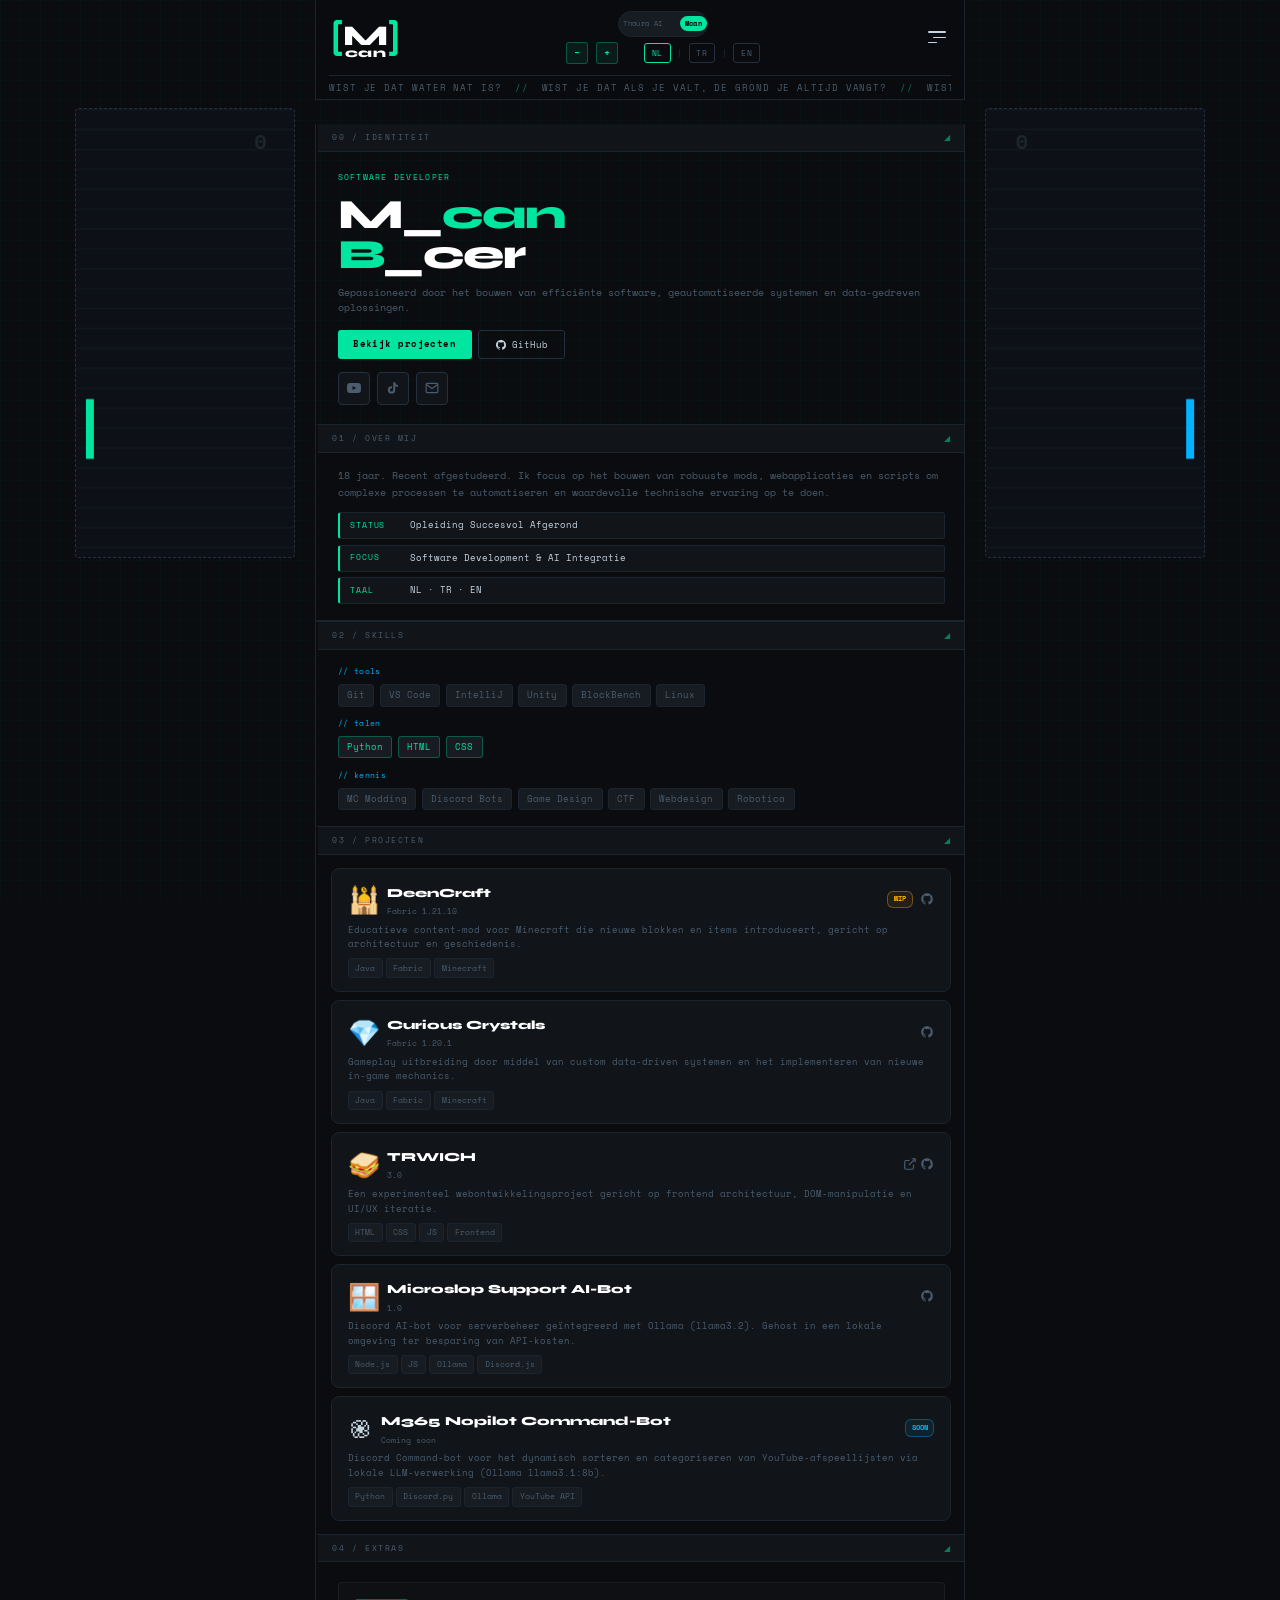
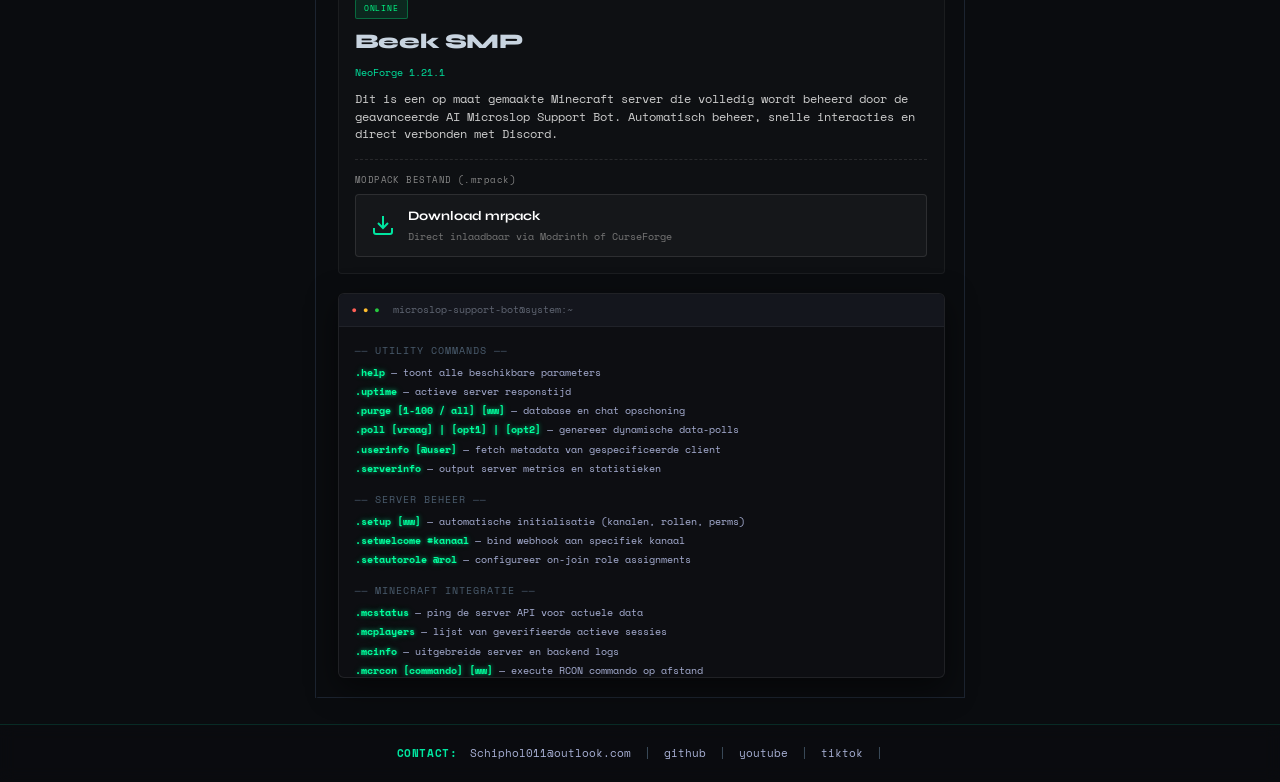
==== commit 51e04d51: "fix" ====
--- a/index.html
+++ b/index.html
@@ -233,10 +233,10 @@
               <span class="proj-version">3.0</span>
             </div>
             <div style="display:flex;gap:0.3rem;">
-              <a href="https://kaasrijketurk.github.io/Sandwich/" target="_blank" class="proj-link" title="Live">
+              <a href="https://kaasrijketurk.github.io/Turkwich/" target="_blank" class="proj-link" title="Live">
                 <svg viewBox="0 0 24 24" fill="none" stroke="currentColor" stroke-width="2"><path d="M18 13v6a2 2 0 01-2 2H5a2 2 0 01-2-2V8a2 2 0 012-2h6M15 3h6v6M10 14L21 3"/></svg>
               </a>
-              <a href="https://github.com/kaasrijketurk/Sandwich" target="_blank" class="proj-link" title="GitHub">
+              <a href="https://github.com/kaasrijketurk/Turkwich" target="_blank" class="proj-link" title="GitHub">
                 <svg viewBox="0 0 24 24" fill="currentColor"><path d="M12 2C6.477 2 2 6.484 2 12.017c0 4.425 2.865 8.18 6.839 9.504.5.092.682-.217.682-.483 0-.237-.008-.868-.013-1.703-2.782.605-3.369-1.343-3.369-1.343-.454-1.158-1.11-1.466-1.11-1.466-.908-.62.069-.608.069-.608 1.003.07 1.531 1.032 1.531 1.032.892 1.53 2.341 1.088 2.91.832.092-.647.35-1.088.636-1.338-2.22-.253-4.555-1.113-4.555-4.951 0-1.093.39-1.988 1.029-2.688-.103-.253-.446-1.272.098-2.65 0 0 .84-.27 2.75 1.026A9.564 9.564 0 0112 6.844c.85.004 1.705.115 2.504.337 1.909-1.296 2.747-1.027 2.747-1.027.546 1.379.202 2.398.1 2.651.64.7 1.028 1.595 1.028 2.688 0 3.848-2.339 4.695-4.566 4.943.359.309.678.92.678 1.855 0 1.338-.012 2.419-.012 2.747 0 .268.18.58.688.482A10.019 10.019 0 0022 12.017C22 6.484 17.522 2 12 2z"/></svg>
               </a>
             </div>
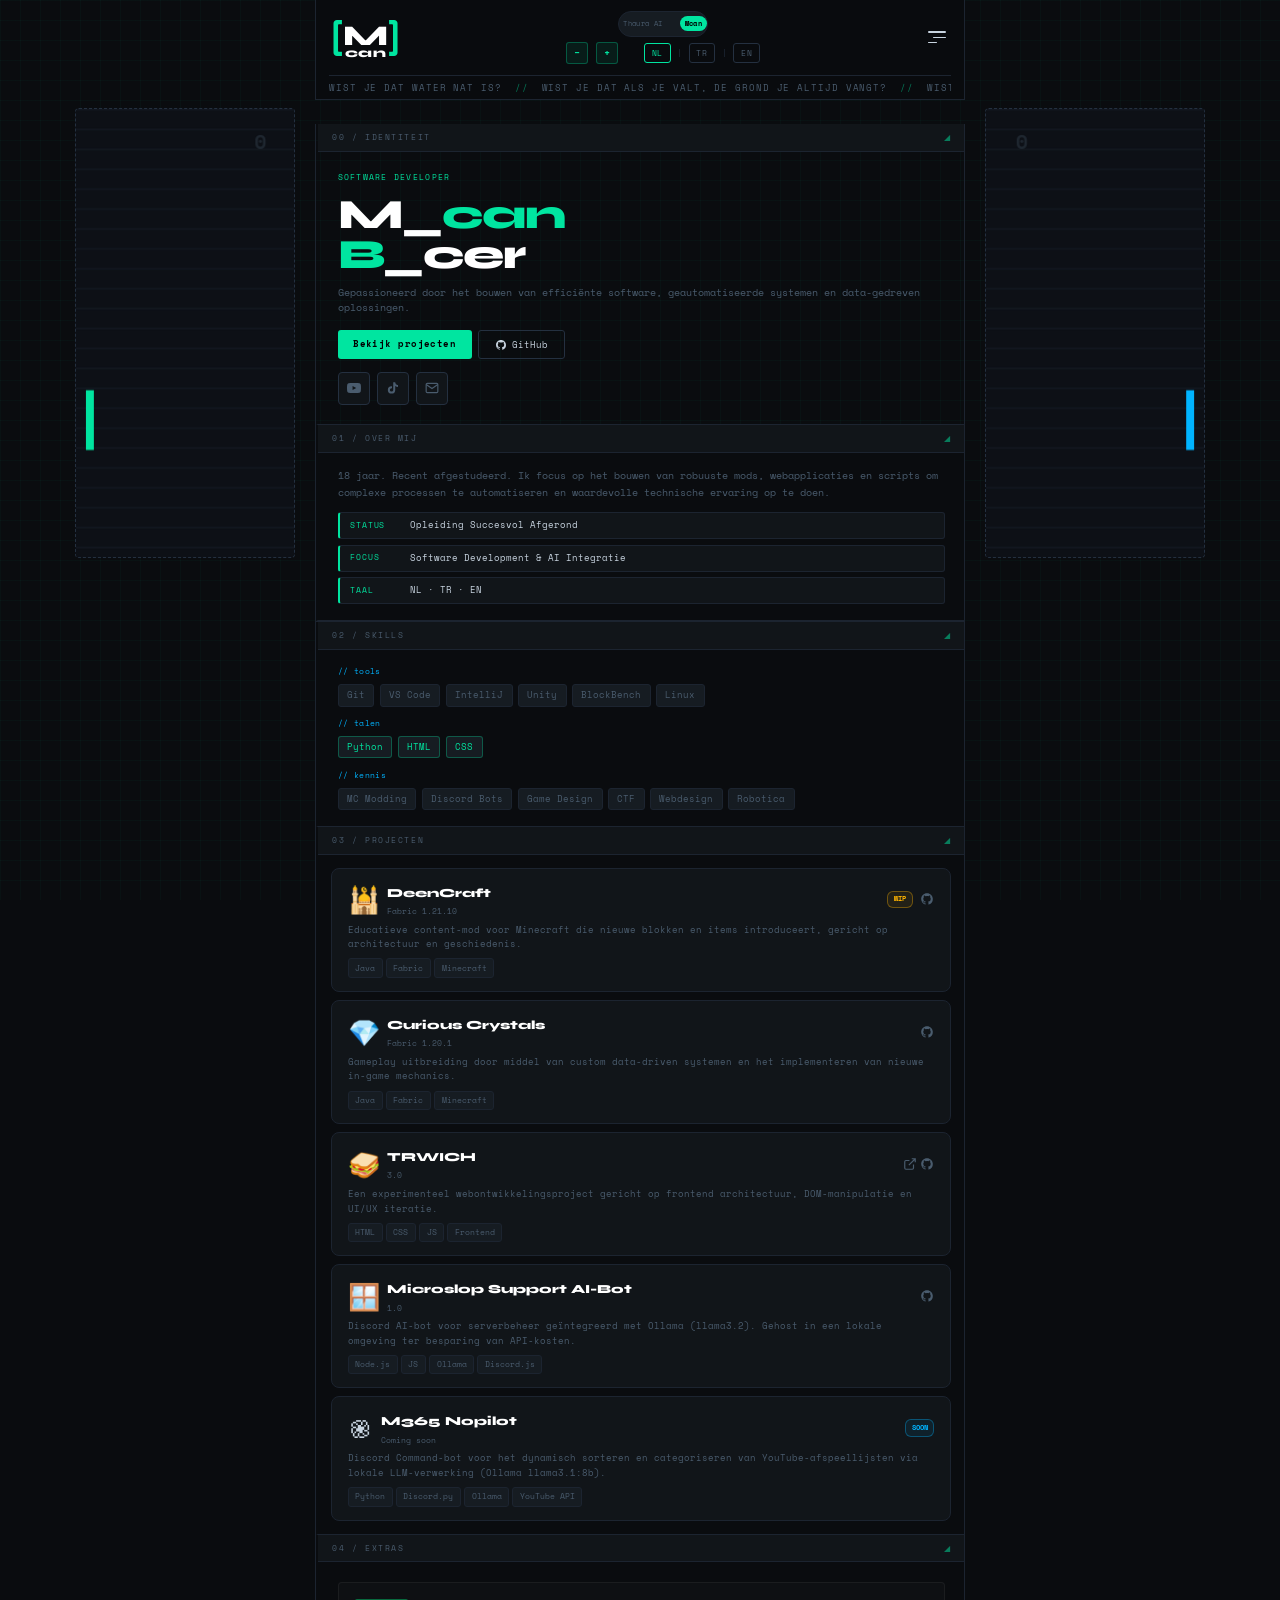
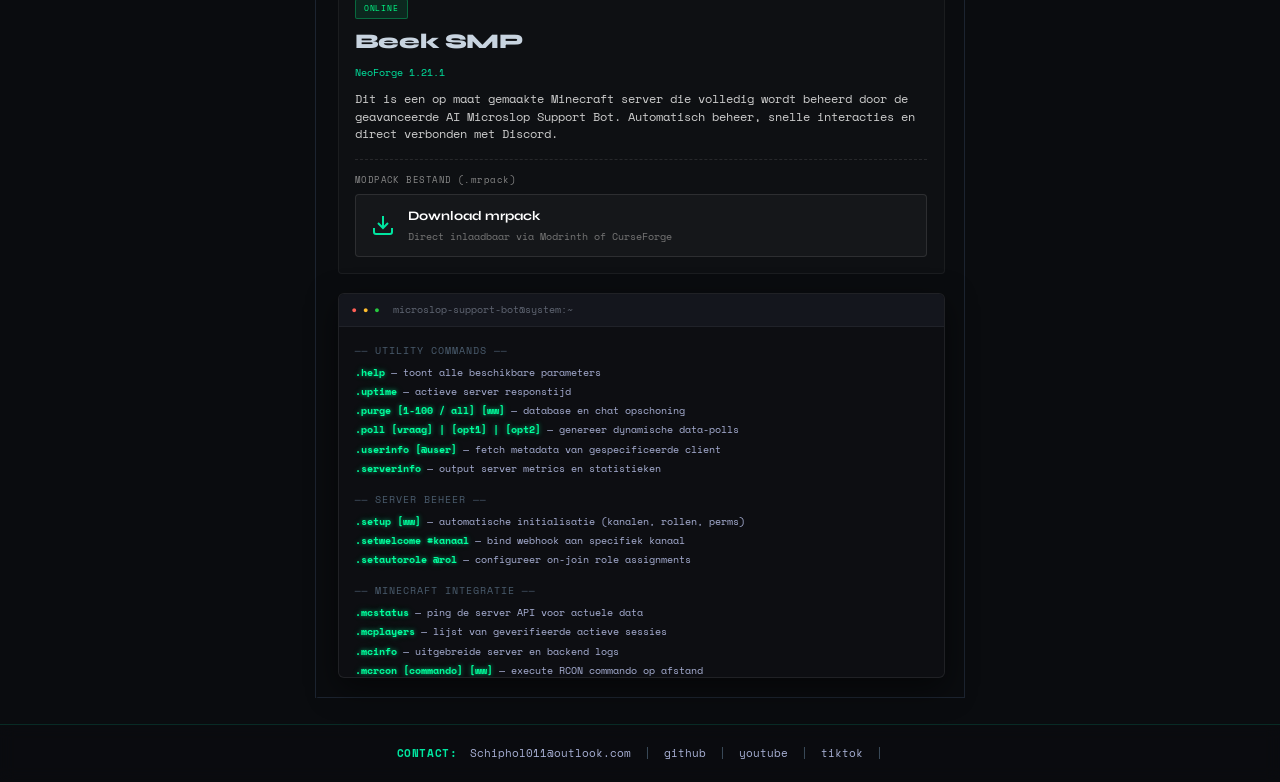
==== commit eadb1b25: "f" ====
--- a/index.html
+++ b/index.html
@@ -267,7 +267,7 @@
   <div class="proj-top">
     <span class="proj-icon">֎</span>
     <div class="proj-meta">
-      <h3>M365 Nopilot Command-Bot</h3>
+      <h3>M365 Nopilot</h3>
       <span class="proj-version">Coming soon</span>
     </div>
     <span class="wip-badge soon">SOON</span>
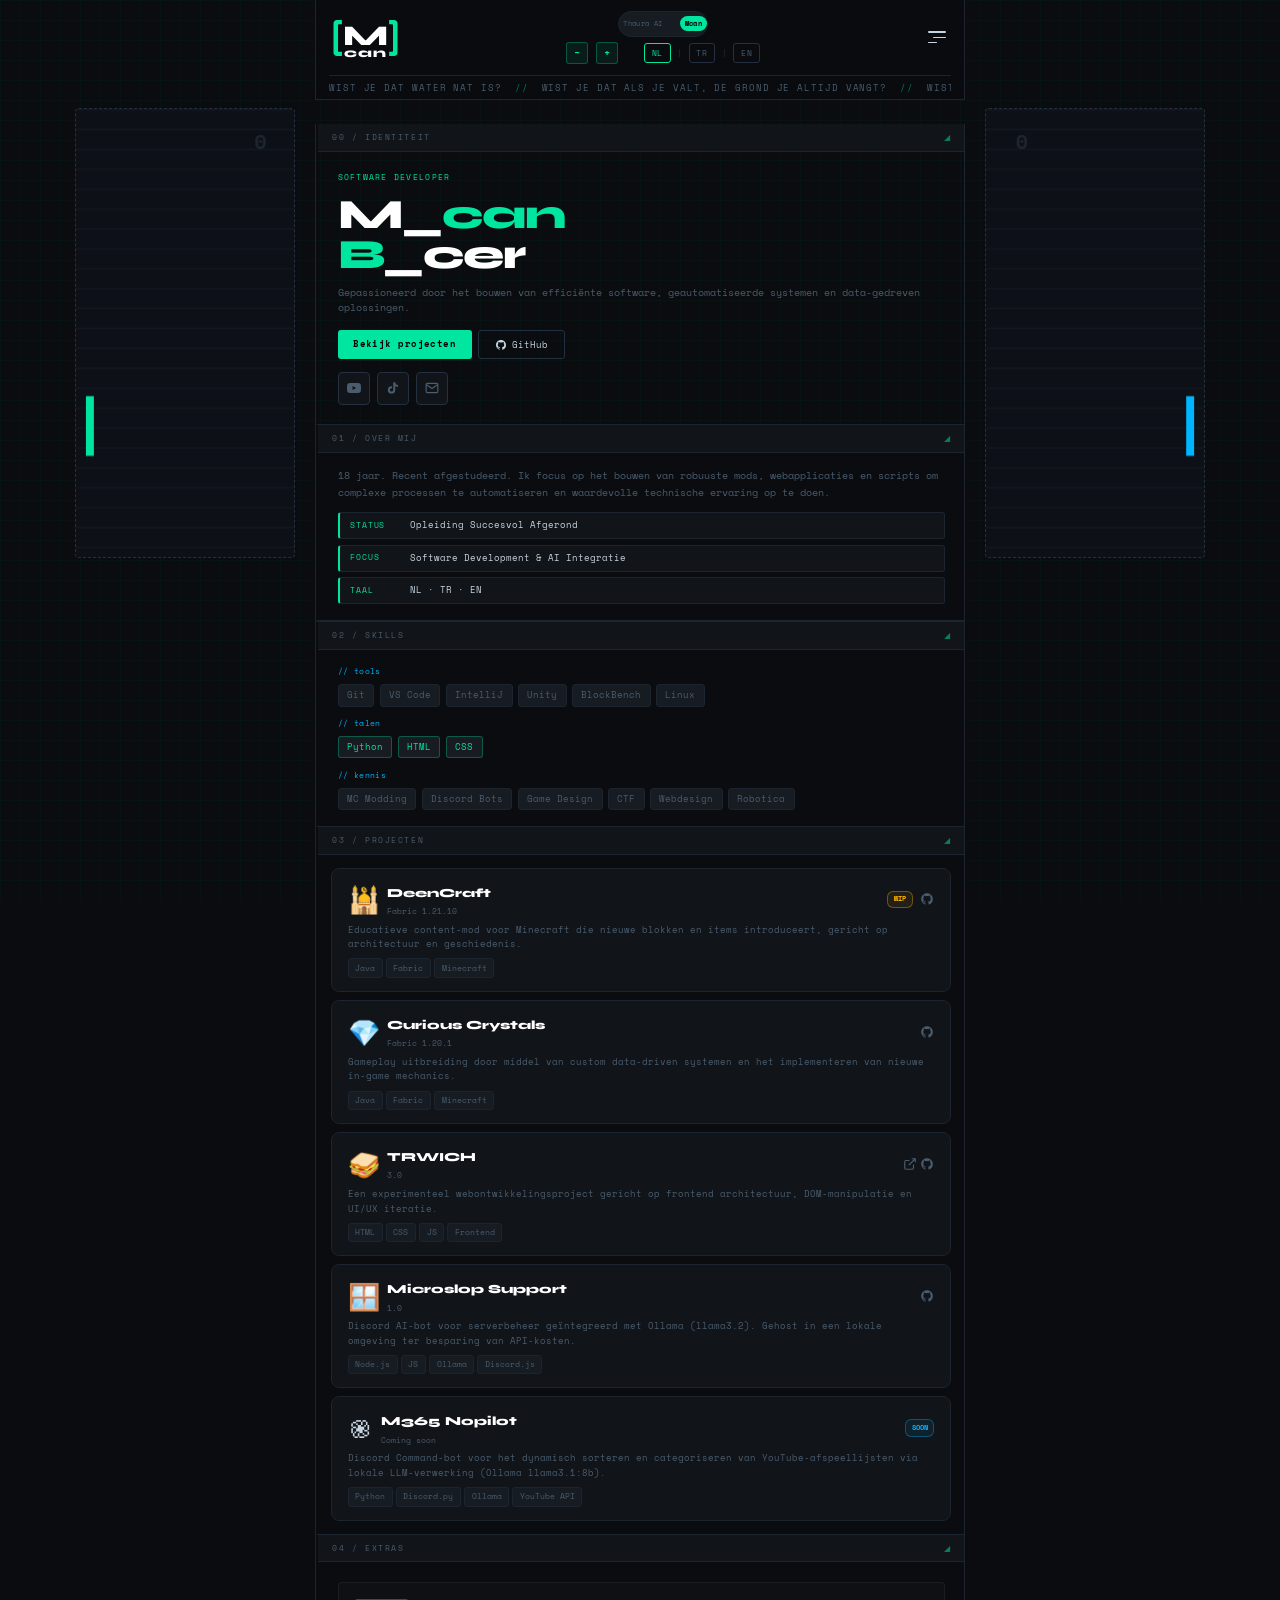
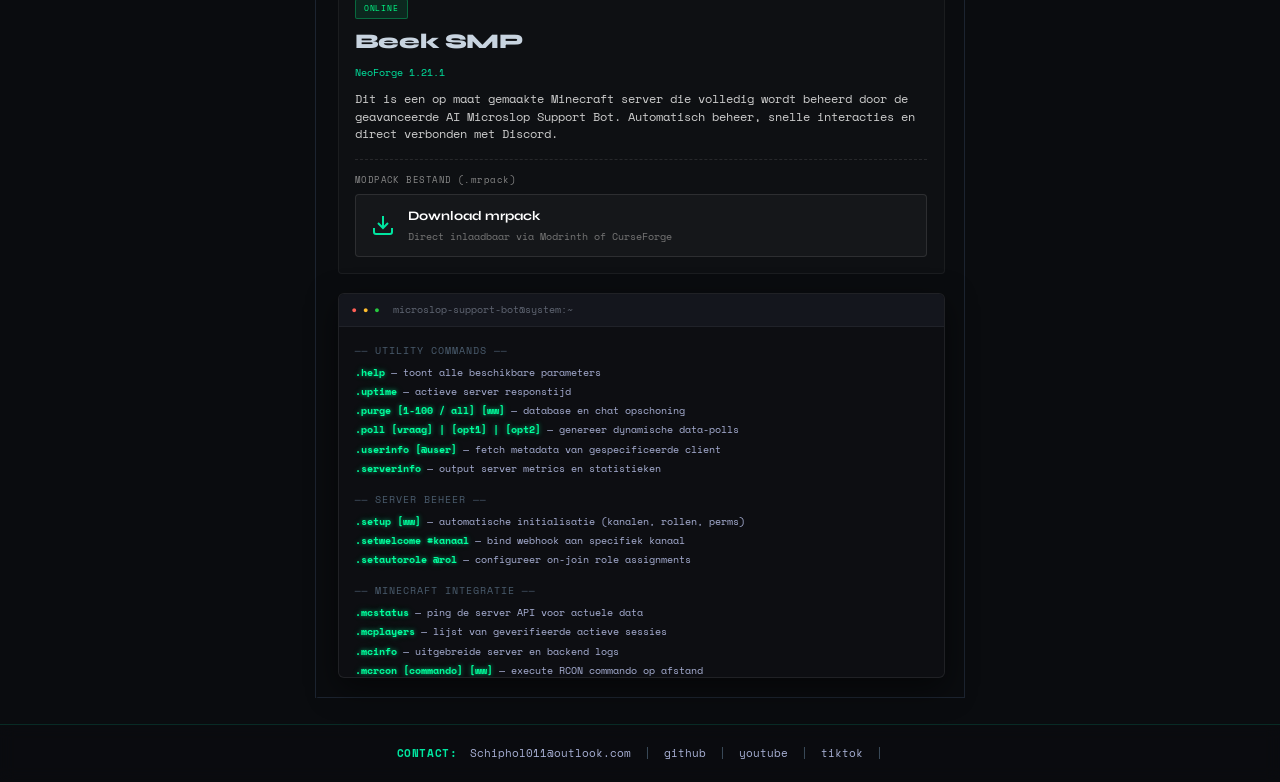
==== commit c001b566: "f2" ====
--- a/index.html
+++ b/index.html
@@ -249,7 +249,7 @@
           <div class="proj-top">
             <span class="proj-icon">🪟</span>
             <div class="proj-meta">
-              <h3>Microslop Support AI-Bot</h3>
+              <h3>Microslop Support</h3>
               <span class="proj-version">1.0</span>
             </div>
             <div style="display:flex;gap:0.3rem;">
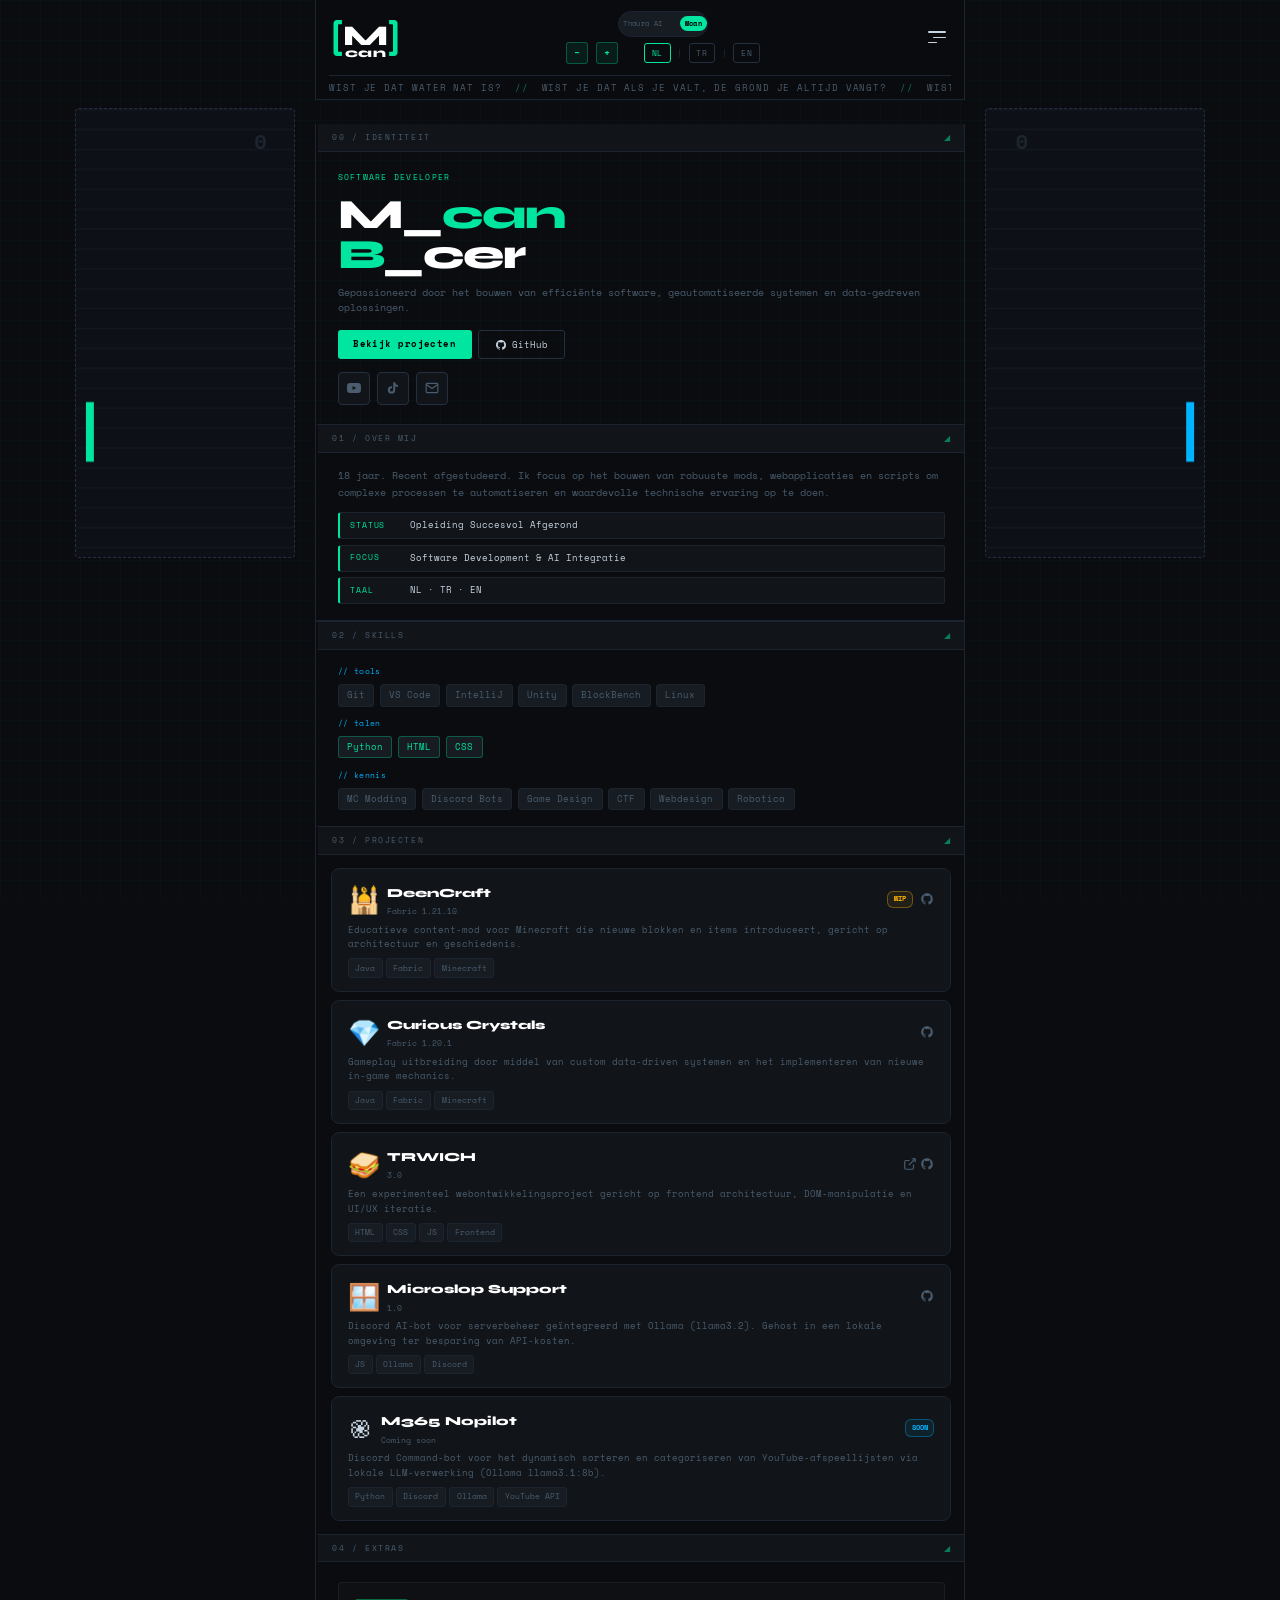
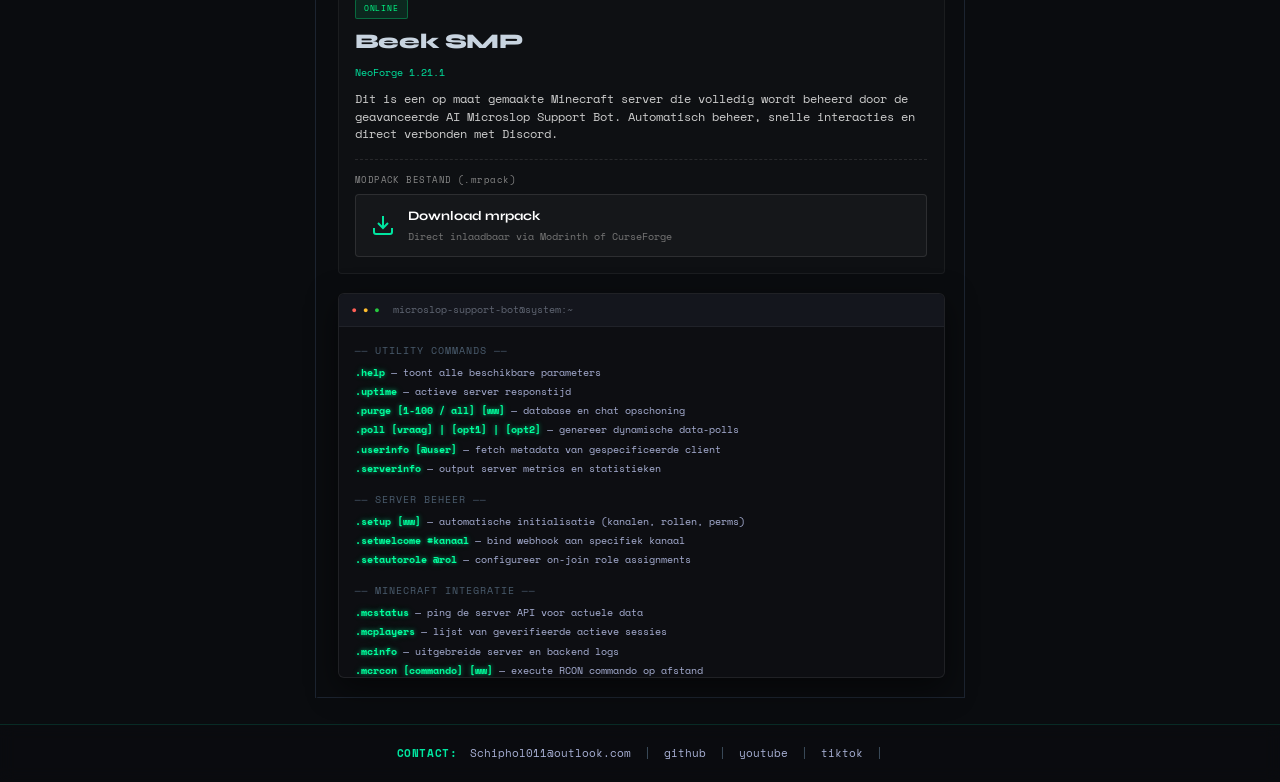
==== commit 3cb0adfd: "3" ====
--- a/index.html
+++ b/index.html
@@ -260,7 +260,7 @@
             </div>
           </div>
           <p>Discord AI-bot voor serverbeheer geïntegreerd met Ollama (llama3.2). Gehost in een lokale omgeving ter besparing van API-kosten.</p>
-          <div class="proj-tags"><span class="tag sm">Node.js</span><span class="tag sm">JS</span><span class="tag sm">Ollama</span><span class="tag sm">Discord.js</span></div>
+          <div class="proj-tags"><span class="tag sm">JS</span><span class="tag sm">Ollama</span><span class="tag sm">Discord</span></div>
         </article>
         
 <article class="proj-card">
@@ -275,7 +275,7 @@
   <p>Discord Command-bot voor het dynamisch sorteren en categoriseren van YouTube-afspeellijsten via lokale LLM-verwerking (Ollama llama3.1:8b).</p>
   <div class="proj-tags">
     <span class="tag sm">Python</span>
-    <span class="tag sm">Discord.py</span>
+    <span class="tag sm">Discord</span>
     <span class="tag sm">Ollama</span>
     <span class="tag sm">YouTube API</span>
   </div>
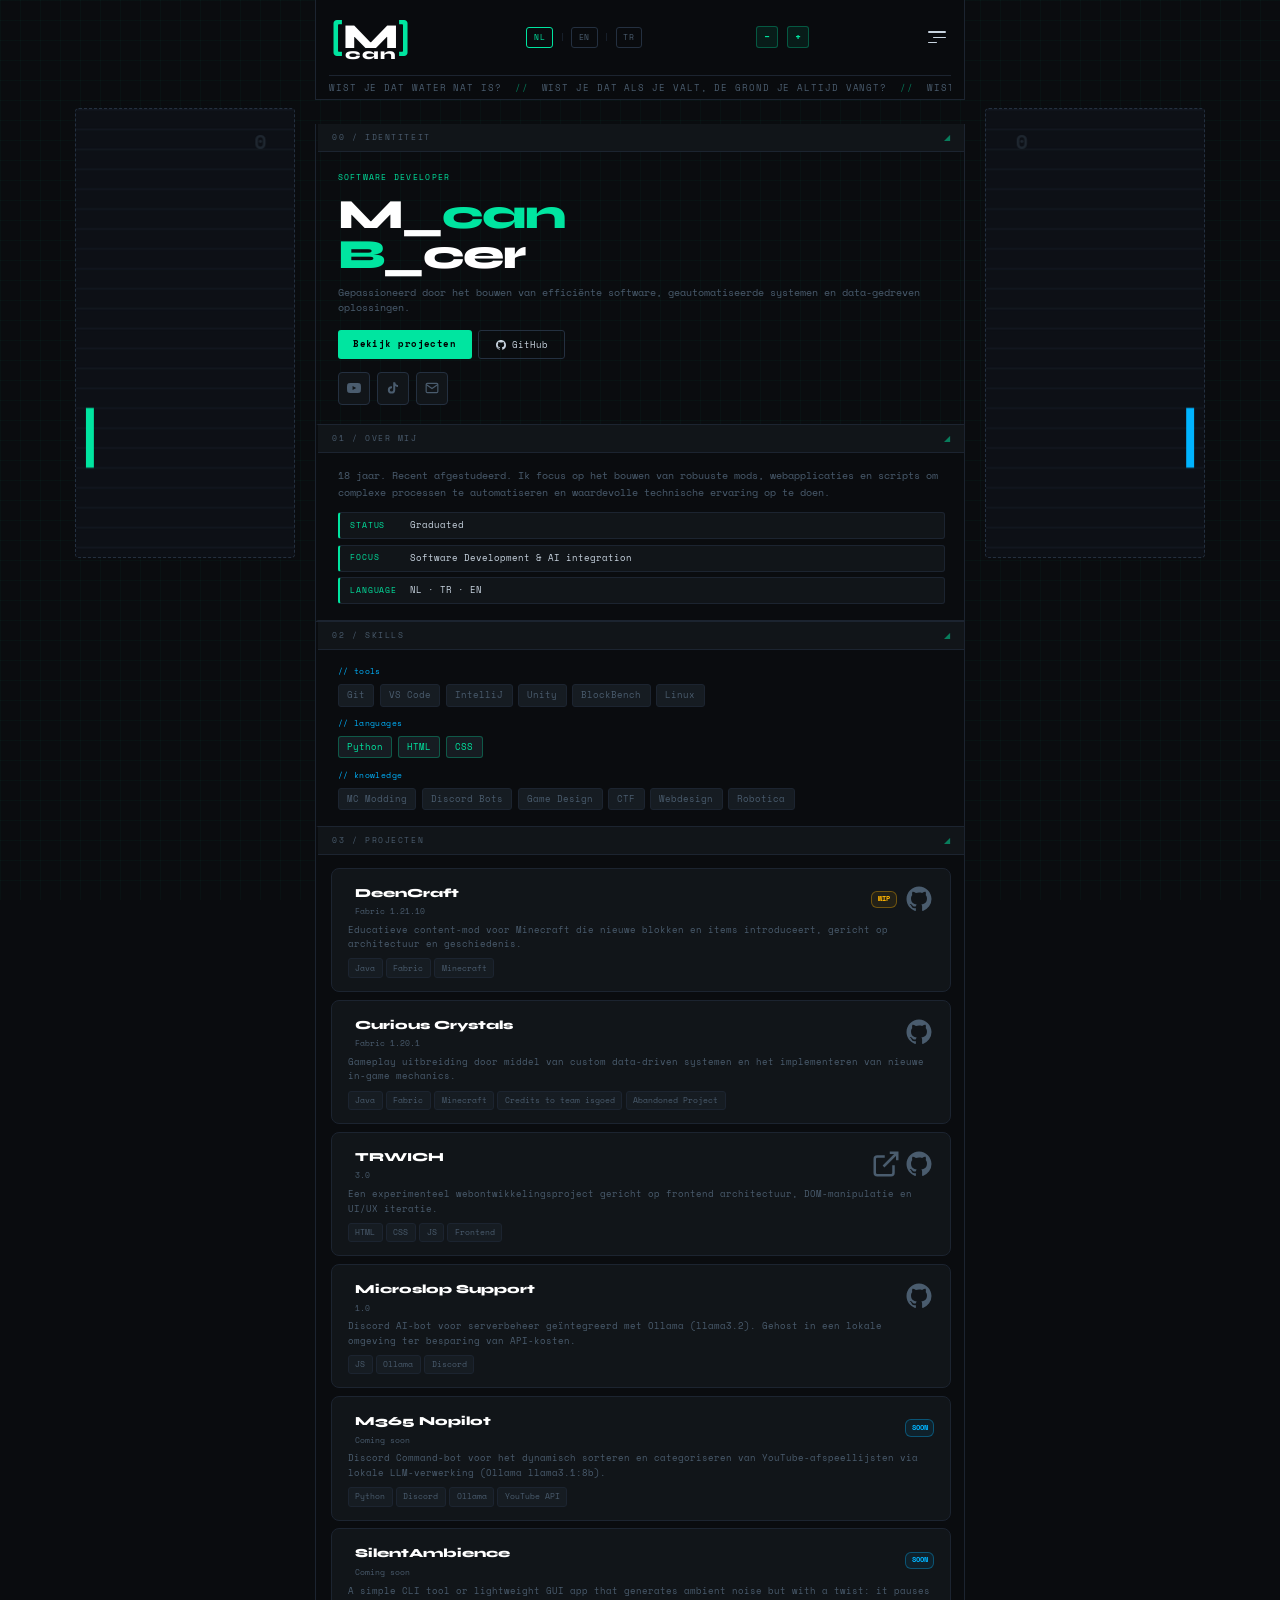
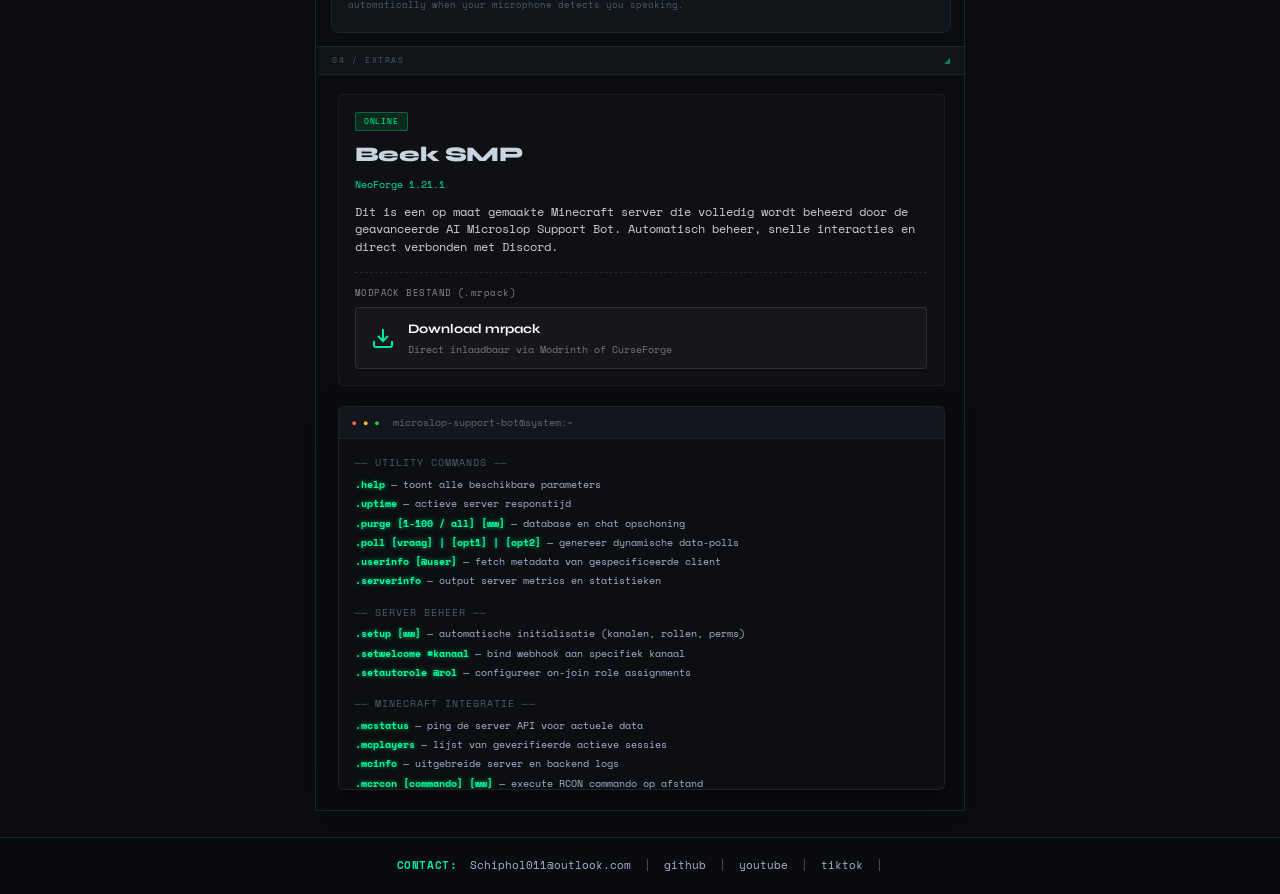
==== commit 4d1c9713: "nr1" ====
--- a/index.html
+++ b/index.html
@@ -28,31 +28,18 @@
         <span class="nav-tagline">ANALYSE<span class="accent">.</span> CREATE<span class="accent">.</span> PLAY<span class="accent">.</span></span>
       </span>
 
-      <div class="nav-center-controls">
-        <div class="nav-controls-row">
-          <div class="version-switcher">
-            <a href="index_AI.html" class="v-btn" title="Volledig RAW AI, geen aanpassingen">Thaura AI</a>
-            <a href="index.html" class="v-btn active" title="AI Tweaked (huidige versie)">Mcan</a>
-          </div>
-        </div>
-
-        <div class="nav-controls-row">
-          <div class="zoom-controls">
+       <div class="lang-switcher">
+            <button class="lang-btn active" data-lang="nl">NL</button>
+            <span class="lang-sep">|</span>
+            <button class="lang-btn" data-lang="en">EN</button>
+            <span class="lang-sep">|</span>
+            <button class="lang-btn" data-lang="tr">TR</button>
+          </div>
+       <div class="zoom-controls">
             <button id="zoom-out" class="zoom-btn" aria-label="Tekst verkleinen">−</button>
             <button id="zoom-in" class="zoom-btn" aria-label="Tekst vergroten">+</button>
           </div>
-
-          <div class="lang-switcher">
-            <button class="lang-btn active" data-lang="nl">NL</button>
-            <span class="lang-sep">|</span>
-            <button class="lang-btn" data-lang="tr">TR</button>
-            <span class="lang-sep">|</span>
-            <button class="lang-btn" data-lang="en">EN</button>
-          </div>
-        </div>
-      </div>
-
-      <button class="hamburger" aria-label="Menu openen" aria-expanded="false">
+            <button class="hamburger" aria-label="Menu openen" aria-expanded="false">
         <div class="ham-inner">
           <span class="ham-line ham-line--top"></span>
           <span class="ham-line ham-line--mid"></span>
@@ -60,6 +47,8 @@
         </div>
       </button>
     </div>
+
+
     
     <div class="nav-marquee">
       <div class="marquee-track">
@@ -151,9 +140,9 @@
         <div class="over-inner">
           <p class="over-bio">18 jaar. Recent afgestudeerd. Ik focus op het bouwen van robuuste mods, webapplicaties en scripts om complexe processen te automatiseren en <span class="accent">waardevolle technische ervaring</span> op te doen.</p>
           <div class="over-stats">
-            <div class="stat-chip"><span class="chip-key">STATUS</span><span class="chip-val">Opleiding Succesvol Afgerond</span></div>
-            <div class="stat-chip"><span class="chip-key">FOCUS</span><span class="chip-val">Software Development & AI Integratie</span></div>
-            <div class="stat-chip"><span class="chip-key">TAAL</span><span class="chip-val">NL · TR · EN</span></div>
+            <div class="stat-chip"><span class="chip-key">STATUS</span><span class="chip-val">Graduated</span></div>
+            <div class="stat-chip"><span class="chip-key">FOCUS</span><span class="chip-val">Software Development & AI integration</span></div>
+            <div class="stat-chip"><span class="chip-key">LANGUAGE</span><span class="chip-val">NL · TR · EN</span></div>
           </div>
         </div>
       </section>
@@ -171,13 +160,13 @@
             </div>
           </div>
           <div class="skill-row">
-            <span class="skill-cat">// talen</span>
+            <span class="skill-cat">// languages</span>
             <div class="tags">
               <span class="tag accent-tag">Python</span><span class="tag accent-tag">HTML</span><span class="tag accent-tag">CSS</span>
             </div>
           </div>
           <div class="skill-row">
-            <span class="skill-cat">// kennis</span>
+            <span class="skill-cat">// knowledge</span>
             <div class="tags">
               <span class="tag">MC Modding</span><span class="tag">Discord Bots</span><span class="tag">Game Design</span><span class="tag">CTF</span><span class="tag">Webdesign</span><span class="tag">Robotica</span>
             </div>
@@ -196,7 +185,7 @@
 
         <article class="proj-card">
           <div class="proj-top">
-            <span class="proj-icon">🕌</span>
+            <span class="proj-icon"></span>
             <div class="proj-meta">
               <h3>DeenCraft</h3>
               <span class="proj-version">Fabric 1.21.10</span>
@@ -212,7 +201,7 @@
 
         <article class="proj-card">
           <div class="proj-top">
-            <span class="proj-icon">💎</span>
+            <span class="proj-icon"></span>
             <div class="proj-meta">
               <h3>Curious Crystals</h3>
               <span class="proj-version">Fabric 1.20.1</span>
@@ -222,12 +211,12 @@
             </a>
           </div>
           <p>Gameplay uitbreiding door middel van custom data-driven systemen en het implementeren van nieuwe in-game mechanics.</p>
-          <div class="proj-tags"><span class="tag sm">Java</span><span class="tag sm">Fabric</span><span class="tag sm">Minecraft</span></div>
+          <div class="proj-tags"><span class="tag sm">Java</span><span class="tag sm">Fabric</span><span class="tag sm">Minecraft</span><span class="tag sm">Credits to team isgoed</span><span class="tag sm">Abandoned Project</span></div>
         </article>
 
         <article class="proj-card">
           <div class="proj-top">
-            <span class="proj-icon">🥪</span>
+            <span class="proj-icon"></span>
             <div class="proj-meta">
               <h3>TRWICH</h3>
               <span class="proj-version">3.0</span>
@@ -247,7 +236,7 @@
 
           <article class="proj-card">
           <div class="proj-top">
-            <span class="proj-icon">🪟</span>
+            <span class="proj-icon"></span>
             <div class="proj-meta">
               <h3>Microslop Support</h3>
               <span class="proj-version">1.0</span>
@@ -265,7 +254,7 @@
         
 <article class="proj-card">
   <div class="proj-top">
-    <span class="proj-icon">֎</span>
+    <span class="proj-icon"></span>
     <div class="proj-meta">
       <h3>M365 Nopilot</h3>
       <span class="proj-version">Coming soon</span>
@@ -281,6 +270,20 @@
   </div>
 </article>
 
+
+<article class="proj-card">
+  <div class="proj-top">
+    <span class="proj-icon"></span>
+    <div class="proj-meta">
+      <h3>SilentAmbience</h3>
+      <span class="proj-version">Coming soon</span>
+    </div>
+    <span class="wip-badge soon">SOON</span>
+  </div>
+  <p>A simple CLI tool or lightweight GUI app that generates ambient noise but with a twist: it pauses automatically when your microphone detects you speaking.</p>
+  <div class="proj-tags">  
+  </div>
+</article>
       </div>
     </section>
 
--- a/style.css
+++ b/style.css
@@ -222,20 +222,20 @@
 }
 
 .logo-big {
-  font-size: 2.2rem;
+  font-size: 2.7rem;
+  font-weight: 1000;
+  color: #fff;
+  font-family: var(--font-display);
+  line-height: 0.9;
+  margin-top: 7px;
+}
+
+.logo-bottom {
+  font-size: 1.2rem;
   font-weight: 900;
   color: #fff;
   font-family: var(--font-display);
-  line-height: 1;
-  margin-top: 7px;
-}
-
-.logo-bottom {
-  font-size: 1rem;
-  font-weight: 900;
-  color: #fff;
-  font-family: var(--font-display);
-  line-height: 1;
+  line-height: 0.7;
   letter-spacing: 0.05em;
   margin-top: -4px;
 }
@@ -978,7 +978,7 @@
 
 .proj-link { display: flex; align-items: center; color: var(--text-muted); }
 .proj-link:hover { color: var(--accent); }
-.proj-link svg { width: 14px; height: 14px; }
+.proj-link svg { width: 30px; height: 30px; }
 .proj-card p { font-size: 0.68rem; color: var(--text-muted); line-height: 1.65; margin-bottom: 0.5rem; }
 .proj-tags { display: flex; gap: 0.25rem; flex-wrap: wrap; }
 
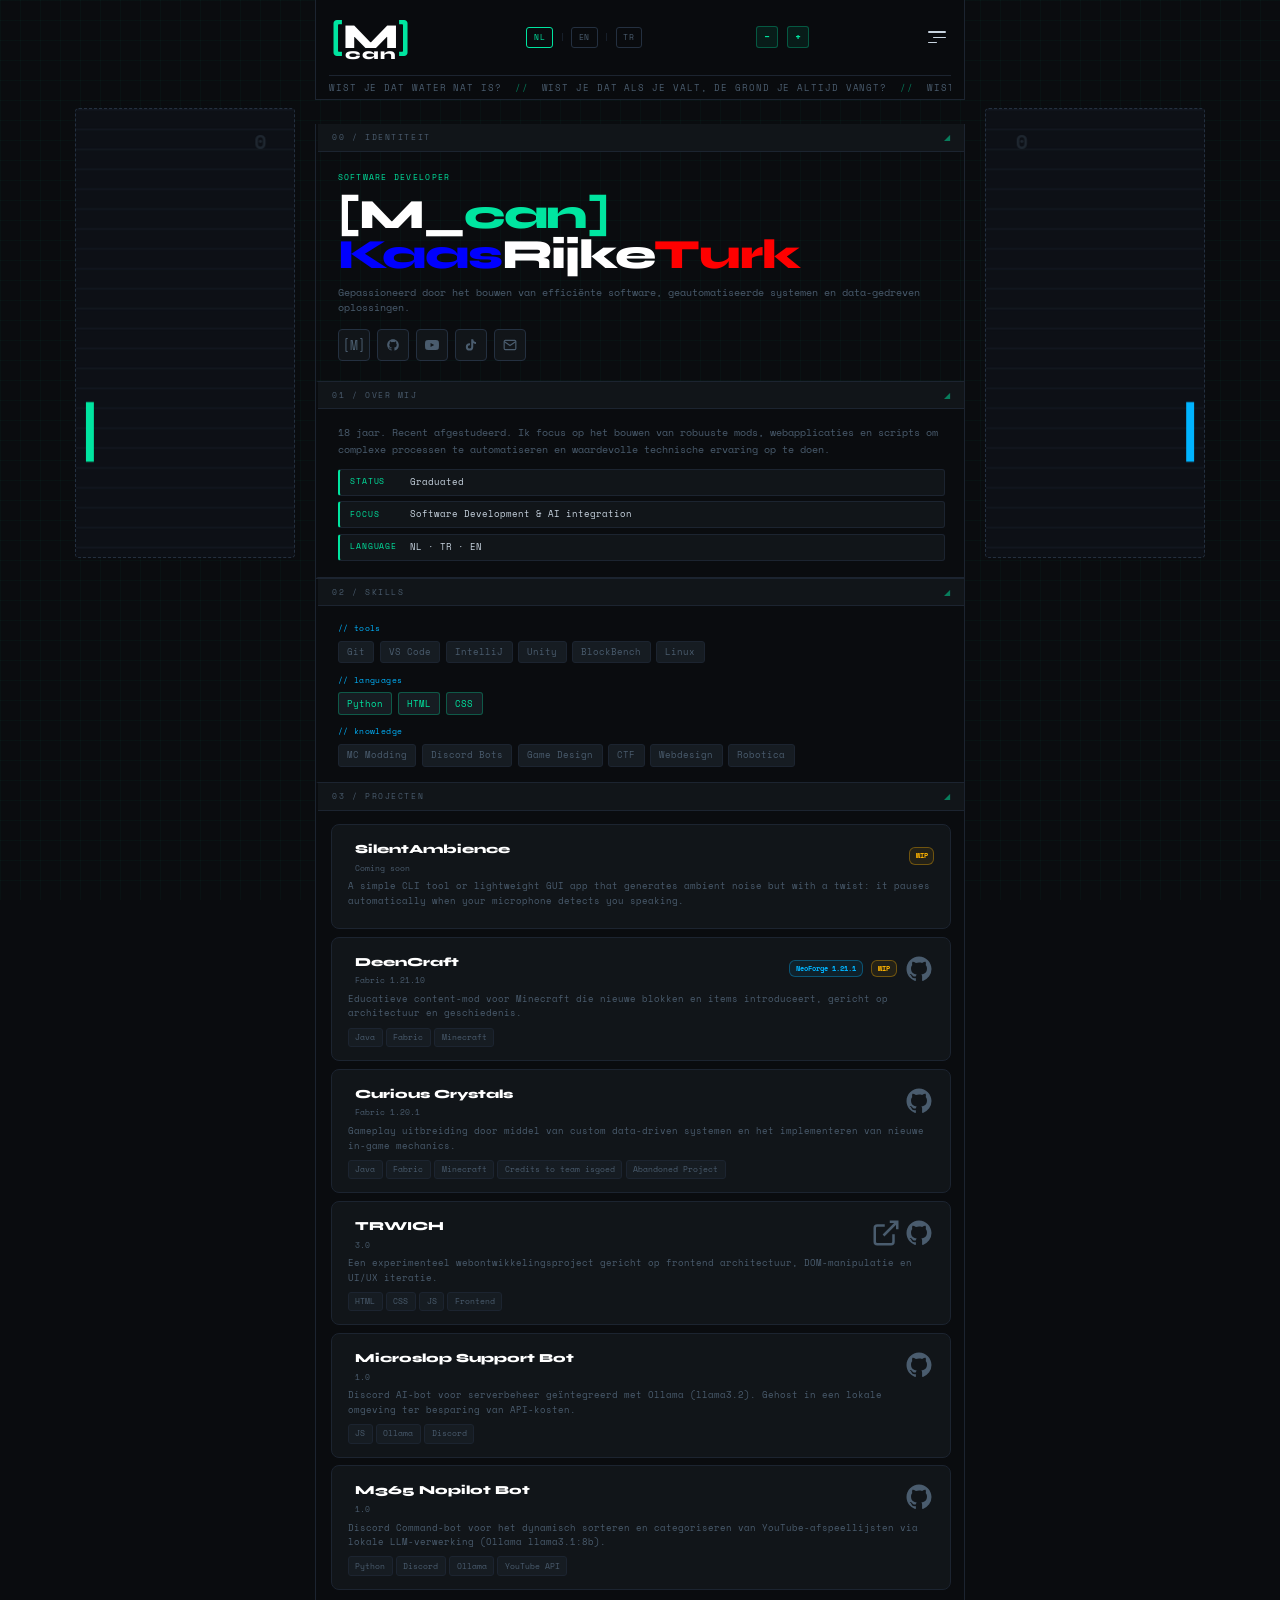
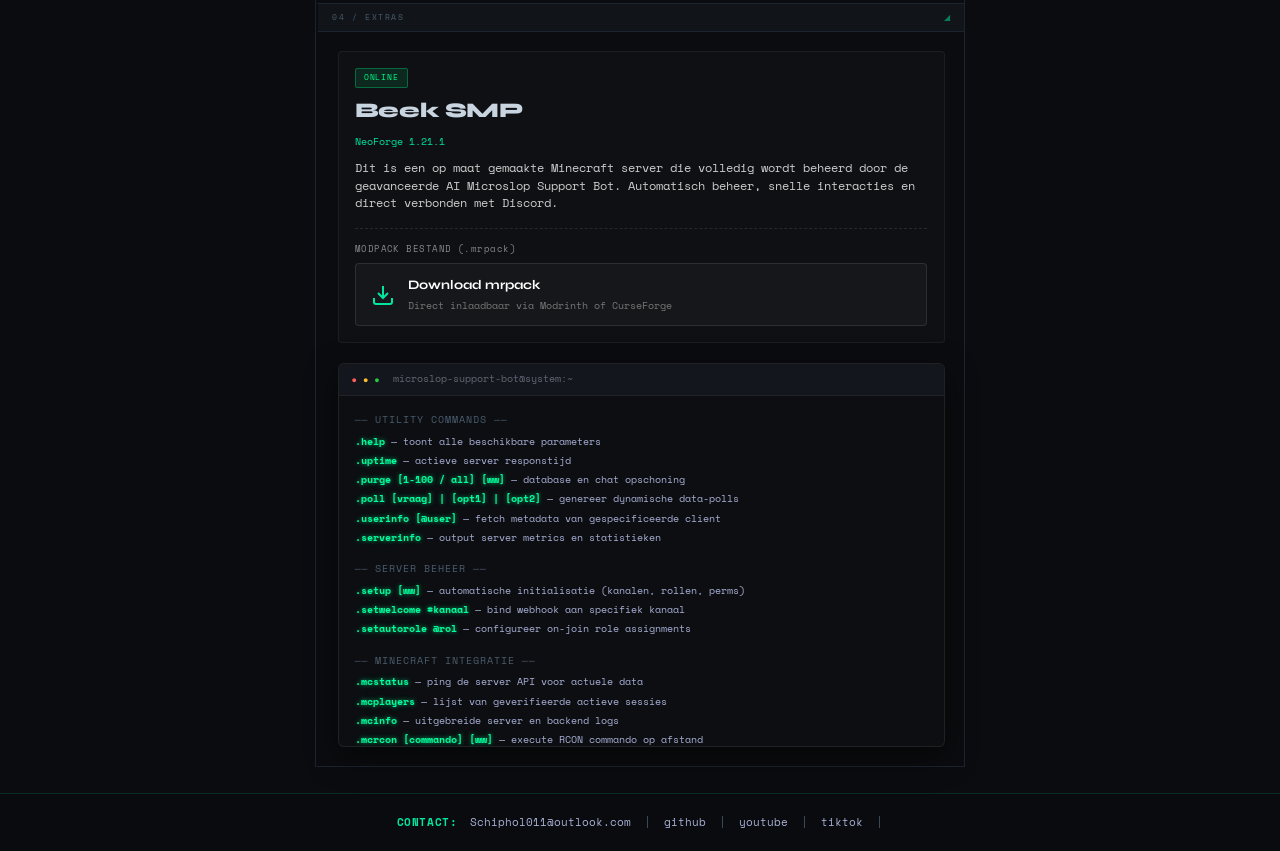
==== commit e3ead156: "d" ====
--- a/index.html
+++ b/index.html
@@ -102,21 +102,21 @@
       <div class="hero-inner">
         <p class="hero-sup">SOFTWARE DEVELOPER</p>
 <h1>
-  <span class="glitch" style="color: #ffffff;" data-text="M_">M_</span><span class="glitch" style="color: var(--accent);" data-text="can">can</span>
+  <span class="glitch" style="color: #ffffff;" data-text="[M_">[M_</span><span class="glitch" style="color: var(--accent);" data-text="can]">can]</span>
   
   <br/>
   
-  <span class="glitch" style="color: var(--accent);" data-text="B">B</span><span class="glitch" style="color: #ffffff;" data-text="_cer">_cer</span>
+  <span class="glitch" style="color: blue;" data-text="Kaas">Kaas</span><span class="glitch" style="color: #ffffff;" data-text="Rijke">Rijke</span><span class="glitch" style="color: #ff0000;" data-text="Turk">Turk</span>
 </h1>
         <p class="hero-sub">Gepassioneerd door het bouwen van efficiënte software, geautomatiseerde systemen en data-gedreven oplossingen.</p>
-        <div class="hero-buttons">
-          <a href="#projecten" class="btn-primary" id="projBtn">Bekijk projecten</a>
-          <a href="https://github.com/KaasRijkeTurk" target="_blank" class="btn-ghost">
+     
+        <div class="hero-socials">
+          <a href="https://kaasrijketurk.github.io/Mhub/" target="_blank" title="Mhub">
+            <span class="icon-placeholder">[M]</span>
+          </a>
+          <a href="https://github.com/KaasRijkeTurk" target="_blank" title="GitHub">
             <svg viewBox="0 0 24 24" fill="currentColor"><path d="M12 2C6.477 2 2 6.484 2 12.017c0 4.425 2.865 8.18 6.839 9.504.5.092.682-.217.682-.483 0-.237-.008-.868-.013-1.703-2.782.605-3.369-1.343-3.369-1.343-.454-1.158-1.11-1.466-1.11-1.466-.908-.62.069-.608.069-.608 1.003.07 1.531 1.032 1.531 1.032.892 1.53 2.341 1.088 2.91.832.092-.647.35-1.088.636-1.338-2.22-.253-4.555-1.113-4.555-4.951 0-1.093.39-1.988 1.029-2.688-.103-.253-.446-1.272.098-2.65 0 0 .84-.27 2.75 1.026A9.564 9.564 0 0112 6.844c.85.004 1.705.115 2.504.337 1.909-1.296 2.747-1.027 2.747-1.027.546 1.379.202 2.398.1 2.651.64.7 1.028 1.595 1.028 2.688 0 3.848-2.339 4.695-4.566 4.943.359.309.678.92.678 1.855 0 1.338-.012 2.419-.012 2.747 0 .268.18.58.688.482A10.019 10.019 0 0022 12.017C22 6.484 17.522 2 12 2z"/></svg>
-            GitHub
-          </a>
-        </div>
-        <div class="hero-socials">
+          </a>
           <a href="https://www.youtube.com/@DawahSimplified" target="_blank" title="YouTube">
             <svg viewBox="0 0 24 24" fill="currentColor"><path d="M23.498 6.186a3.016 3.016 0 00-2.122-2.136C19.505 3.545 12 3.545 12 3.545s-7.505 0-9.377.505A3.017 3.017 0 00.502 6.186C0 8.07 0 12 0 12s0 3.93.502 5.814a3.016 3.016 0 002.122 2.136c1.871.505 9.376.505 9.376.505s7.505 0 9.377-.505a3.015 3.015 0 002.122-2.136C24 15.93 24 12 24 12s0-3.93-.502-5.814zM9.545 15.568V8.432L15.818 12l-6.273 3.568z"/></svg>
           </a>
@@ -127,6 +127,7 @@
             <svg viewBox="0 0 24 24" fill="none" stroke="currentColor" stroke-width="2"><path d="M4 4h16c1.1 0 2 .9 2 2v12c0 1.1-.9 2-2 2H4c-1.1 0-2-.9-2-2V6c0-1.1.9-2 2-2z"/><polyline points="22,6 12,13 2,6"/></svg>
           </a>
         </div>
+        
       </div>
     </section>
 
@@ -182,7 +183,20 @@
         <span class="panel-corner">◢</span>
       </div>
       <div class="proj-list">
-
+<article class="proj-card">
+  <div class="proj-top">
+    <span class="proj-icon"></span>
+    <div class="proj-meta">
+      <h3>SilentAmbience</h3>
+      <span class="proj-version">Coming soon</span>
+    </div>
+              <span class="wip-badge">WIP</span>
+            
+  </div>
+  <p>A simple CLI tool or lightweight GUI app that generates ambient noise but with a twist: it pauses automatically when your microphone detects you speaking.</p>
+  <div class="proj-tags">  
+  </div>
+</article>
         <article class="proj-card">
           <div class="proj-top">
             <span class="proj-icon"></span>
@@ -190,7 +204,9 @@
               <h3>DeenCraft</h3>
               <span class="proj-version">Fabric 1.21.10</span>
             </div>
+               <span class="wip-badge soon">NeoForge 1.21.1</span>
             <span class="wip-badge">WIP</span>
+            
             <a href="https://github.com/KaasRijkeTurk/DeenCraft" target="_blank" class="proj-link" title="GitHub">
               <svg viewBox="0 0 24 24" fill="currentColor"><path d="M12 2C6.477 2 2 6.484 2 12.017c0 4.425 2.865 8.18 6.839 9.504.5.092.682-.217.682-.483 0-.237-.008-.868-.013-1.703-2.782.605-3.369-1.343-3.369-1.343-.454-1.158-1.11-1.466-1.11-1.466-.908-.62.069-.608.069-.608 1.003.07 1.531 1.032 1.531 1.032.892 1.53 2.341 1.088 2.91.832.092-.647.35-1.088.636-1.338-2.22-.253-4.555-1.113-4.555-4.951 0-1.093.39-1.988 1.029-2.688-.103-.253-.446-1.272.098-2.65 0 0 .84-.27 2.75 1.026A9.564 9.564 0 0112 6.844c.85.004 1.705.115 2.504.337 1.909-1.296 2.747-1.027 2.747-1.027.546 1.379.202 2.398.1 2.651.64.7 1.028 1.595 1.028 2.688 0 3.848-2.339 4.695-4.566 4.943.359.309.678.92.678 1.855 0 1.338-.012 2.419-.012 2.747 0 .268.18.58.688.482A10.019 10.019 0 0022 12.017C22 6.484 17.522 2 12 2z"/></svg>
             </a>
@@ -198,6 +214,7 @@
           <p>Educatieve content-mod voor Minecraft die nieuwe blokken en items introduceert, gericht op architectuur en geschiedenis.</p>
           <div class="proj-tags"><span class="tag sm">Java</span><span class="tag sm">Fabric</span><span class="tag sm">Minecraft</span></div>
         </article>
+        
 
         <article class="proj-card">
           <div class="proj-top">
@@ -238,7 +255,7 @@
           <div class="proj-top">
             <span class="proj-icon"></span>
             <div class="proj-meta">
-              <h3>Microslop Support</h3>
+              <h3>Microslop Support Bot</h3>
               <span class="proj-version">1.0</span>
             </div>
             <div style="display:flex;gap:0.3rem;">
@@ -256,10 +273,12 @@
   <div class="proj-top">
     <span class="proj-icon"></span>
     <div class="proj-meta">
-      <h3>M365 Nopilot</h3>
-      <span class="proj-version">Coming soon</span>
-    </div>
-    <span class="wip-badge soon">SOON</span>
+      <h3>M365 Nopilot Bot</h3>
+      <span class="proj-version">1.0</span>
+    </div>
+   <a href="https://github.com/KaasRijkeTurk/M365-Nopilot" target="_blank" class="proj-link" title="GitHub">
+                <svg viewBox="0 0 24 24" fill="currentColor"><path d="M12 2C6.477 2 2 6.484 2 12.017c0 4.425 2.865 8.18 6.839 9.504.5.092.682-.217.682-.483 0-.237-.008-.868-.013-1.703-2.782.605-3.369-1.343-3.369-1.343-.454-1.158-1.11-1.466-1.11-1.466-.908-.62.069-.608.069-.608 1.003.07 1.531 1.032 1.531 1.032.892 1.53 2.341 1.088 2.91.832.092-.647.35-1.088.636-1.338-2.22-.253-4.555-1.113-4.555-4.951 0-1.093.39-1.988 1.029-2.688-.103-.253-.446-1.272.098-2.65 0 0 .84-.27 2.75 1.026A9.564 9.564 0 0112 6.844c.85.004 1.705.115 2.504.337 1.909-1.296 2.747-1.027 2.747-1.027.546 1.379.202 2.398.1 2.651.64.7 1.028 1.595 1.028 2.688 0 3.848-2.339 4.695-4.566 4.943.359.309.678.92.678 1.855 0 1.338-.012 2.419-.012 2.747 0 .268.18.58.688.482A10.019 10.019 0 0022 12.017C22 6.484 17.522 2 12 2z"/></svg>
+              </a>
   </div>
   <p>Discord Command-bot voor het dynamisch sorteren en categoriseren van YouTube-afspeellijsten via lokale LLM-verwerking (Ollama llama3.1:8b).</p>
   <div class="proj-tags">
@@ -271,19 +290,7 @@
 </article>
 
 
-<article class="proj-card">
-  <div class="proj-top">
-    <span class="proj-icon"></span>
-    <div class="proj-meta">
-      <h3>SilentAmbience</h3>
-      <span class="proj-version">Coming soon</span>
-    </div>
-    <span class="wip-badge soon">SOON</span>
-  </div>
-  <p>A simple CLI tool or lightweight GUI app that generates ambient noise but with a twist: it pauses automatically when your microphone detects you speaking.</p>
-  <div class="proj-tags">  
-  </div>
-</article>
+
       </div>
     </section>
 
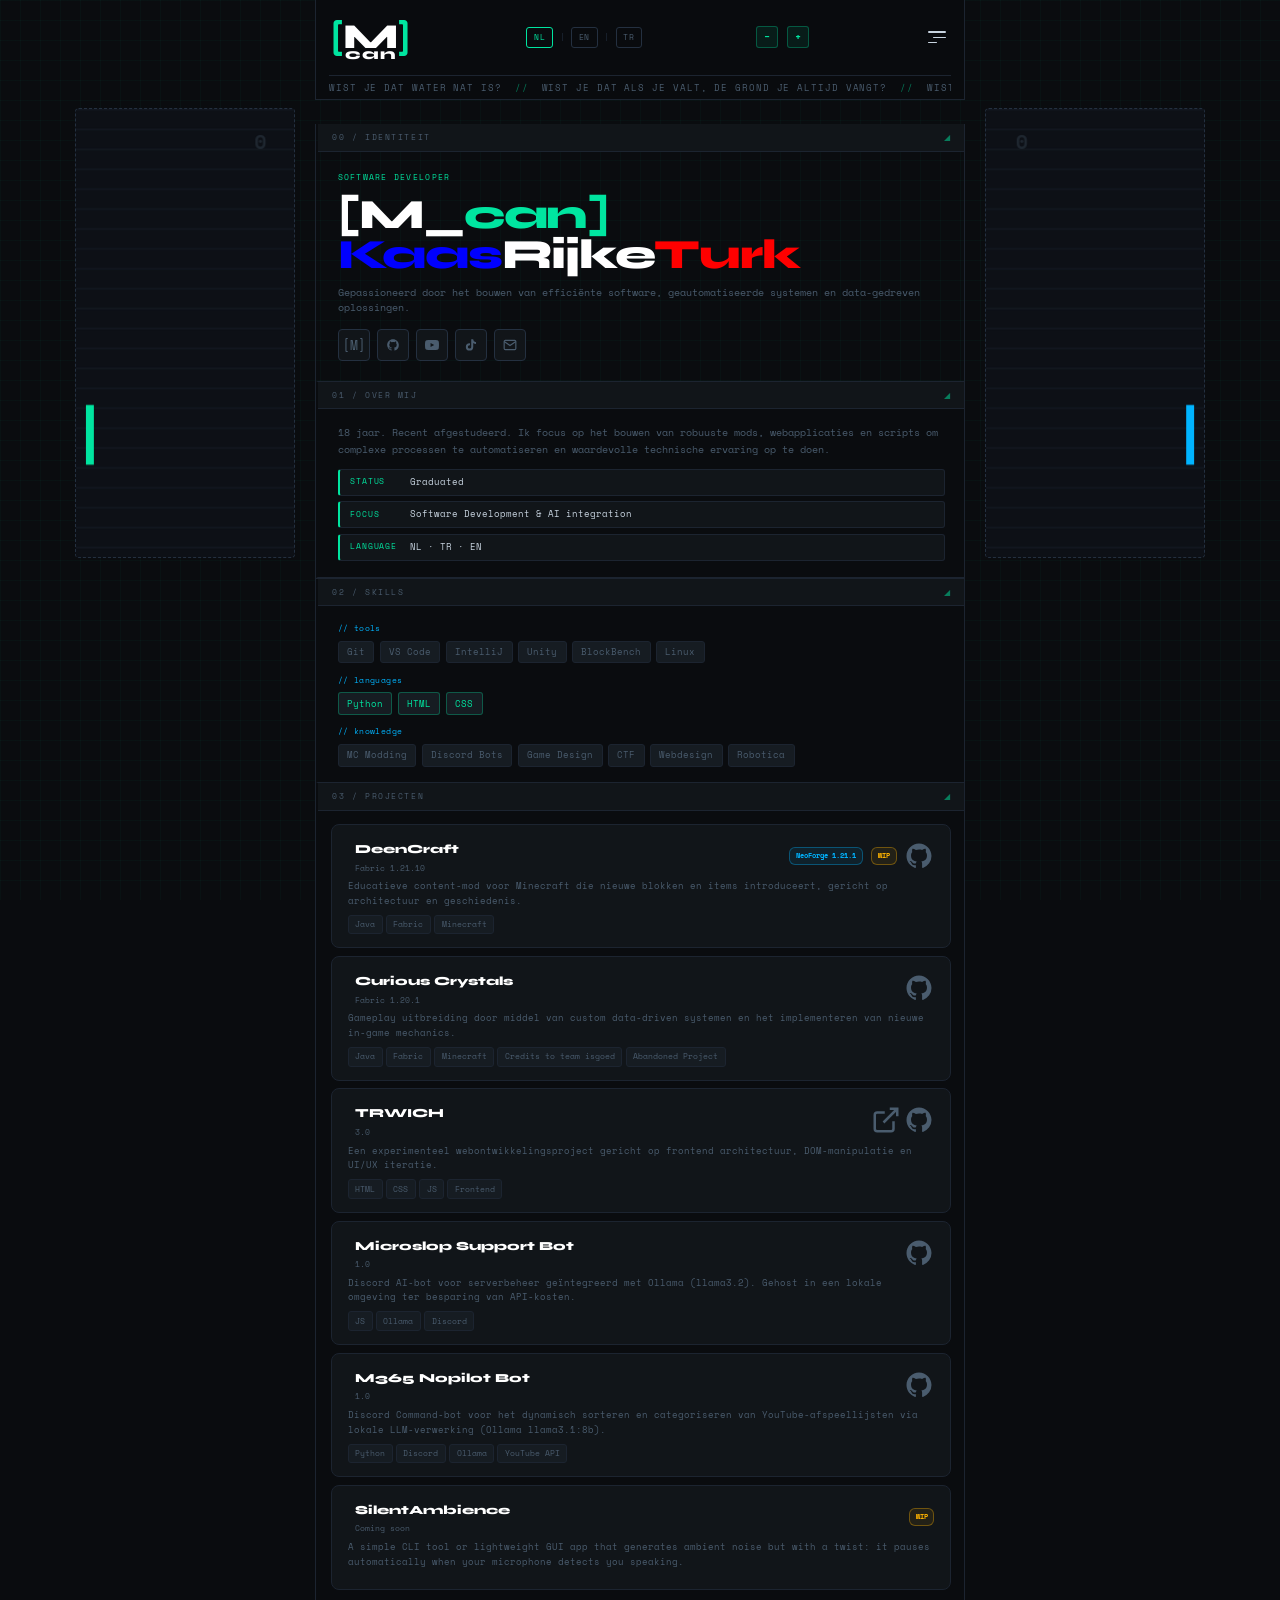
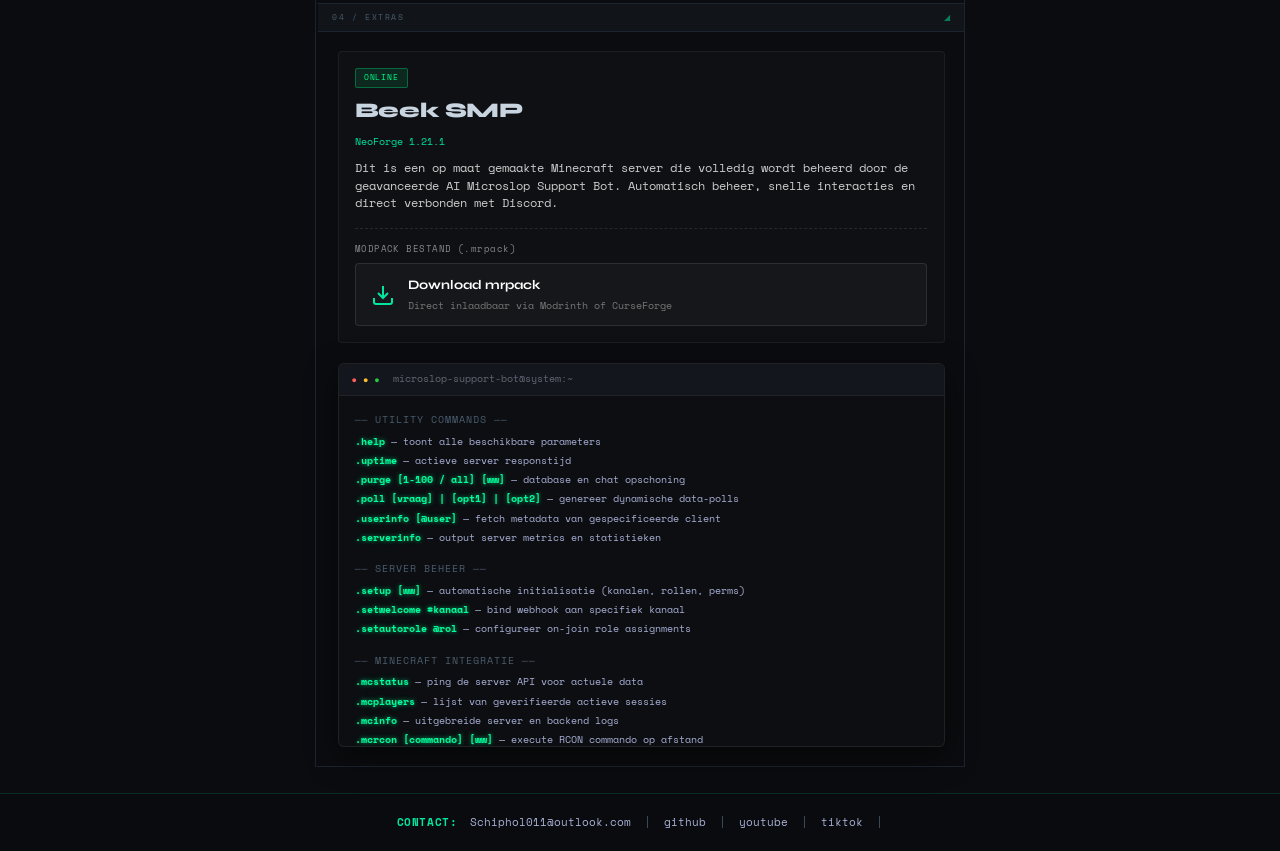
==== commit da51ebb8: "d" ====
--- a/index.html
+++ b/index.html
@@ -183,20 +183,7 @@
         <span class="panel-corner">◢</span>
       </div>
       <div class="proj-list">
-<article class="proj-card">
-  <div class="proj-top">
-    <span class="proj-icon"></span>
-    <div class="proj-meta">
-      <h3>SilentAmbience</h3>
-      <span class="proj-version">Coming soon</span>
-    </div>
-              <span class="wip-badge">WIP</span>
-            
-  </div>
-  <p>A simple CLI tool or lightweight GUI app that generates ambient noise but with a twist: it pauses automatically when your microphone detects you speaking.</p>
-  <div class="proj-tags">  
-  </div>
-</article>
+
         <article class="proj-card">
           <div class="proj-top">
             <span class="proj-icon"></span>
@@ -286,6 +273,20 @@
     <span class="tag sm">Discord</span>
     <span class="tag sm">Ollama</span>
     <span class="tag sm">YouTube API</span>
+  </div>
+</article>
+<article class="proj-card">
+  <div class="proj-top">
+    <span class="proj-icon"></span>
+    <div class="proj-meta">
+      <h3>SilentAmbience</h3>
+      <span class="proj-version">Coming soon</span>
+    </div>
+              <span class="wip-badge">WIP</span>
+            
+  </div>
+  <p>A simple CLI tool or lightweight GUI app that generates ambient noise but with a twist: it pauses automatically when your microphone detects you speaking.</p>
+  <div class="proj-tags">  
   </div>
 </article>
 
